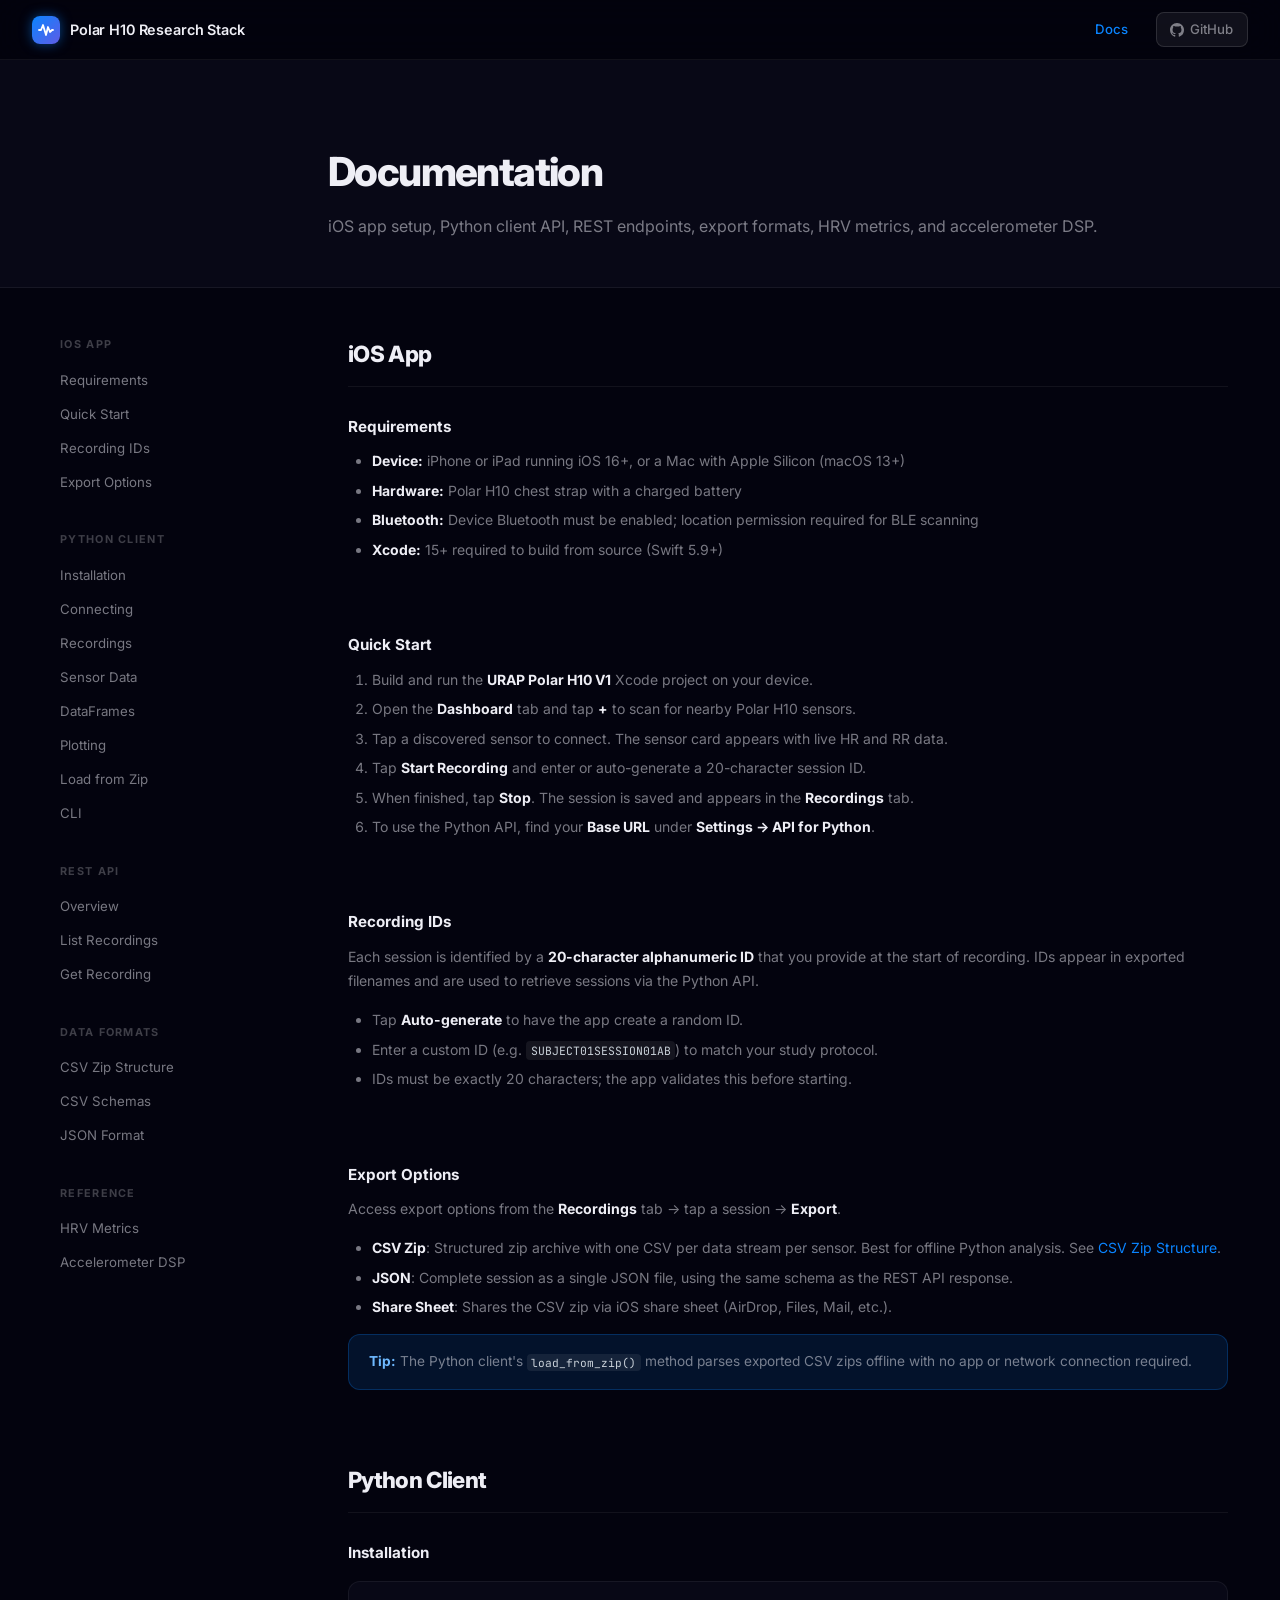
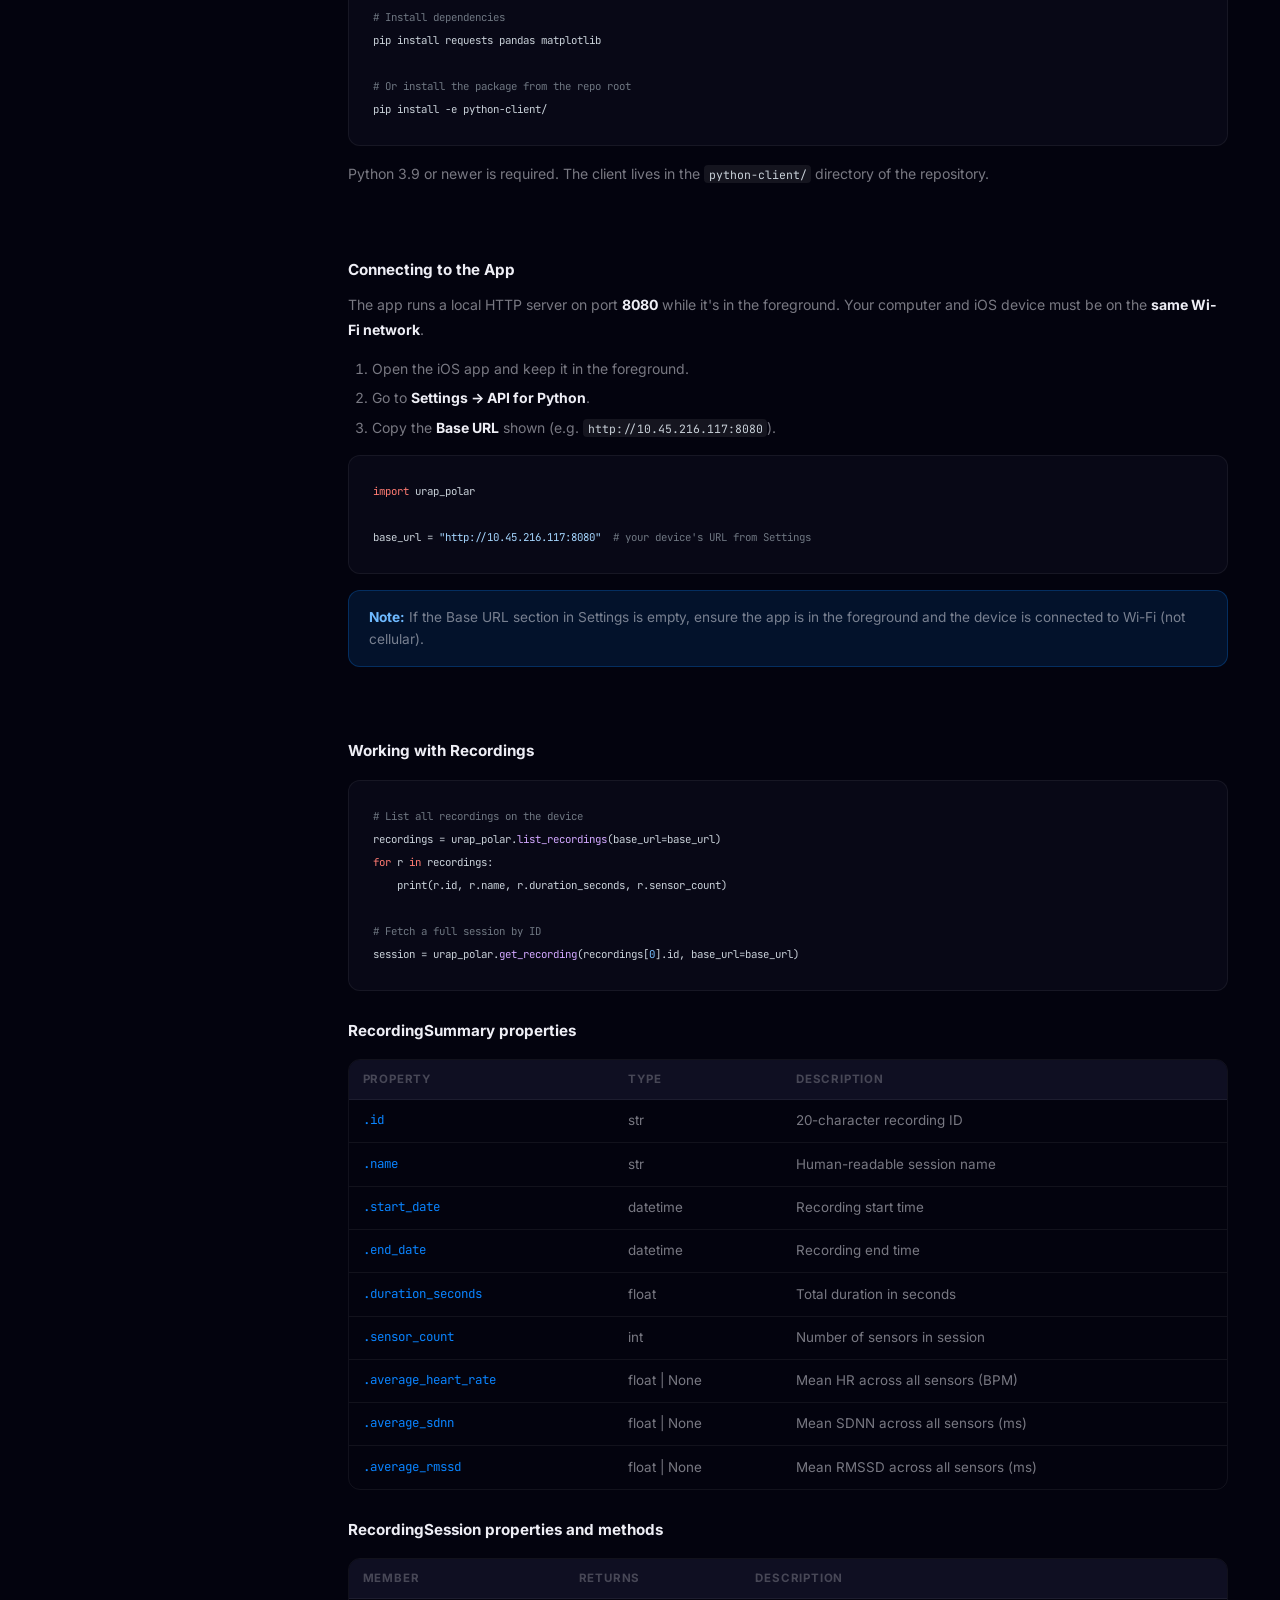
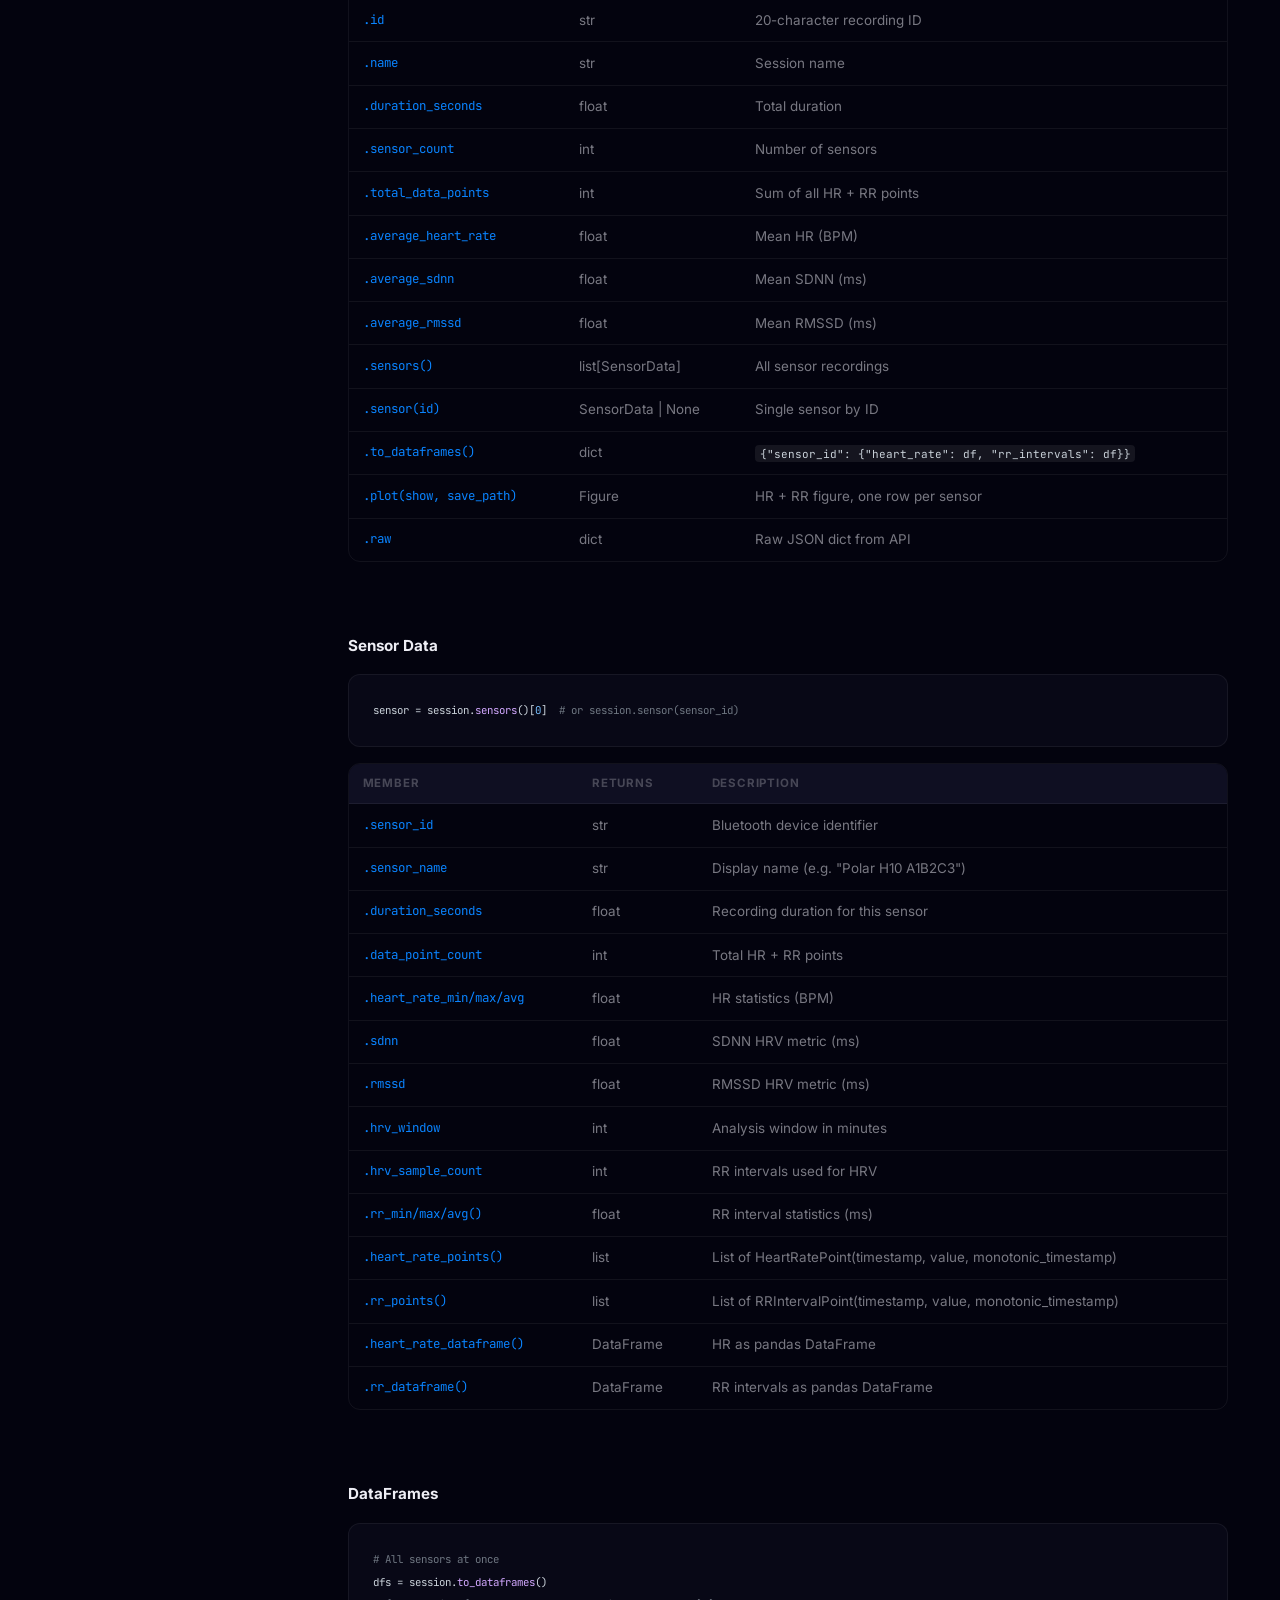
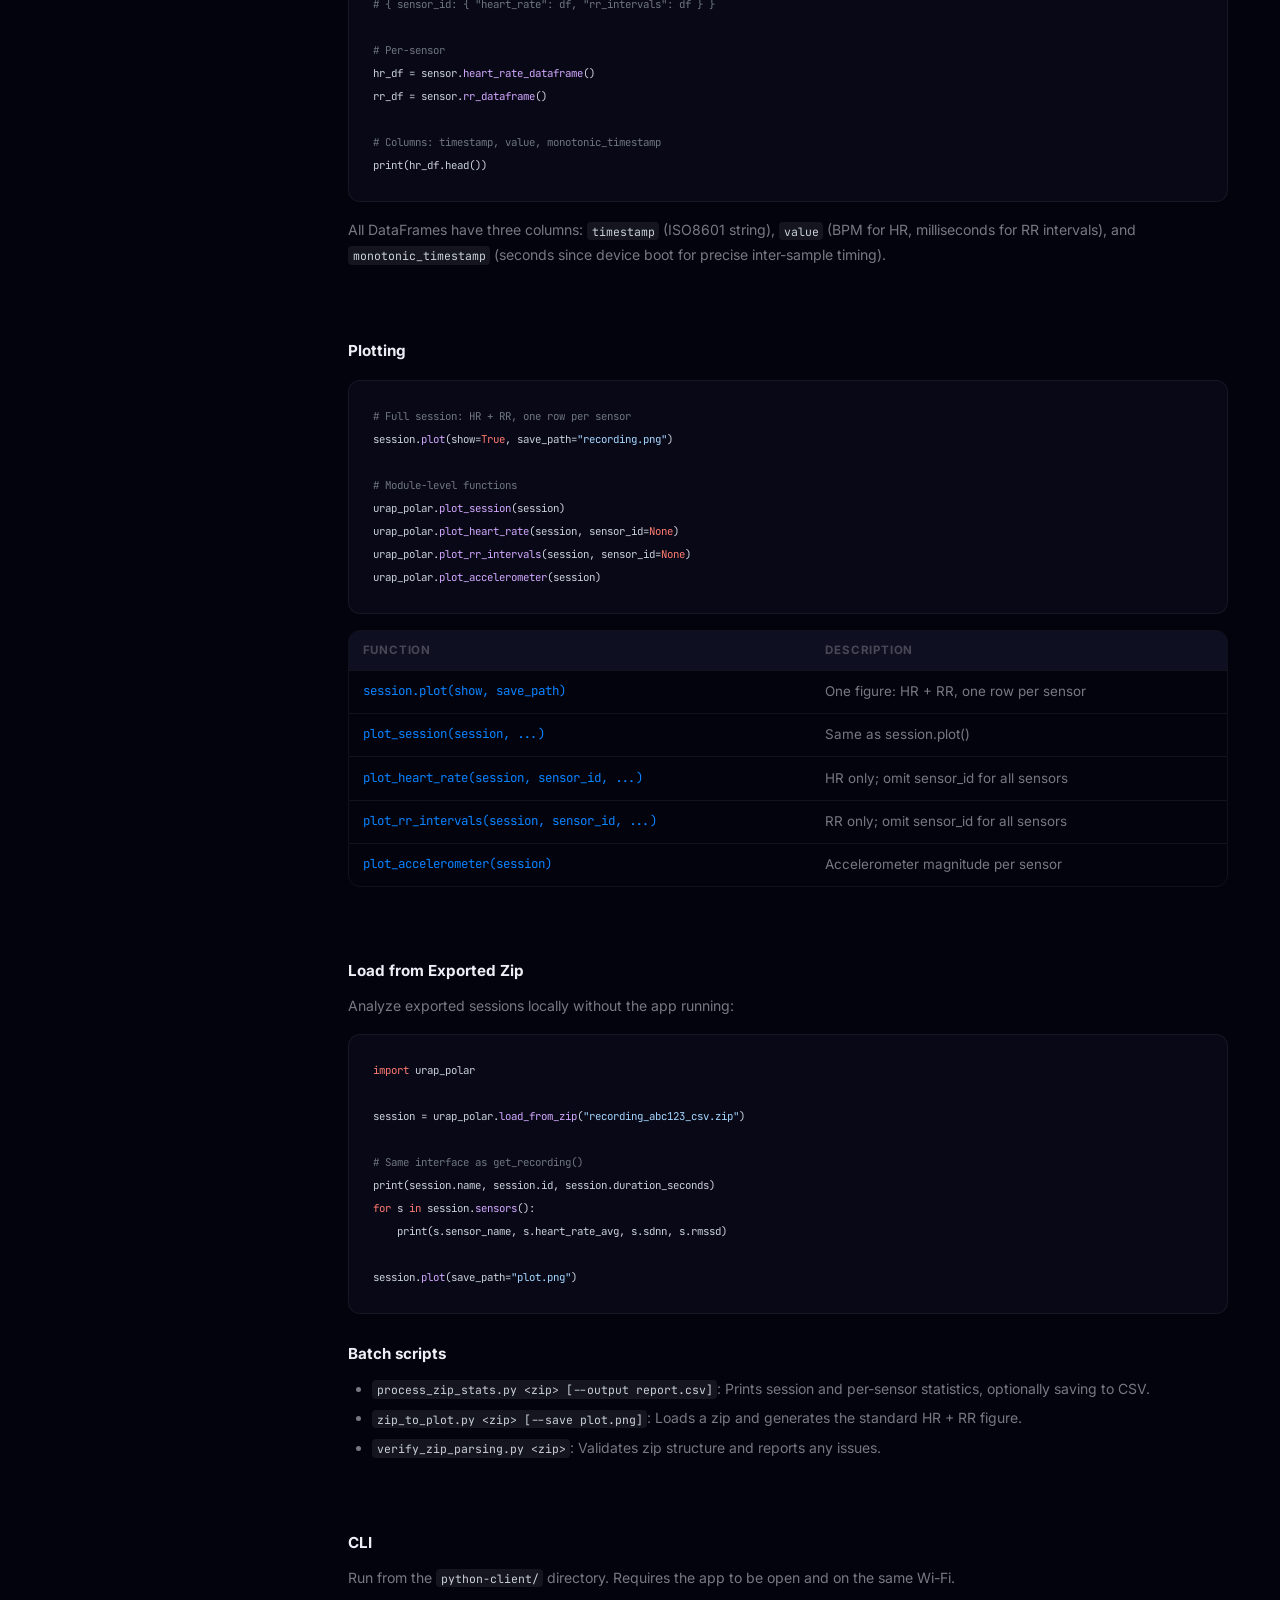
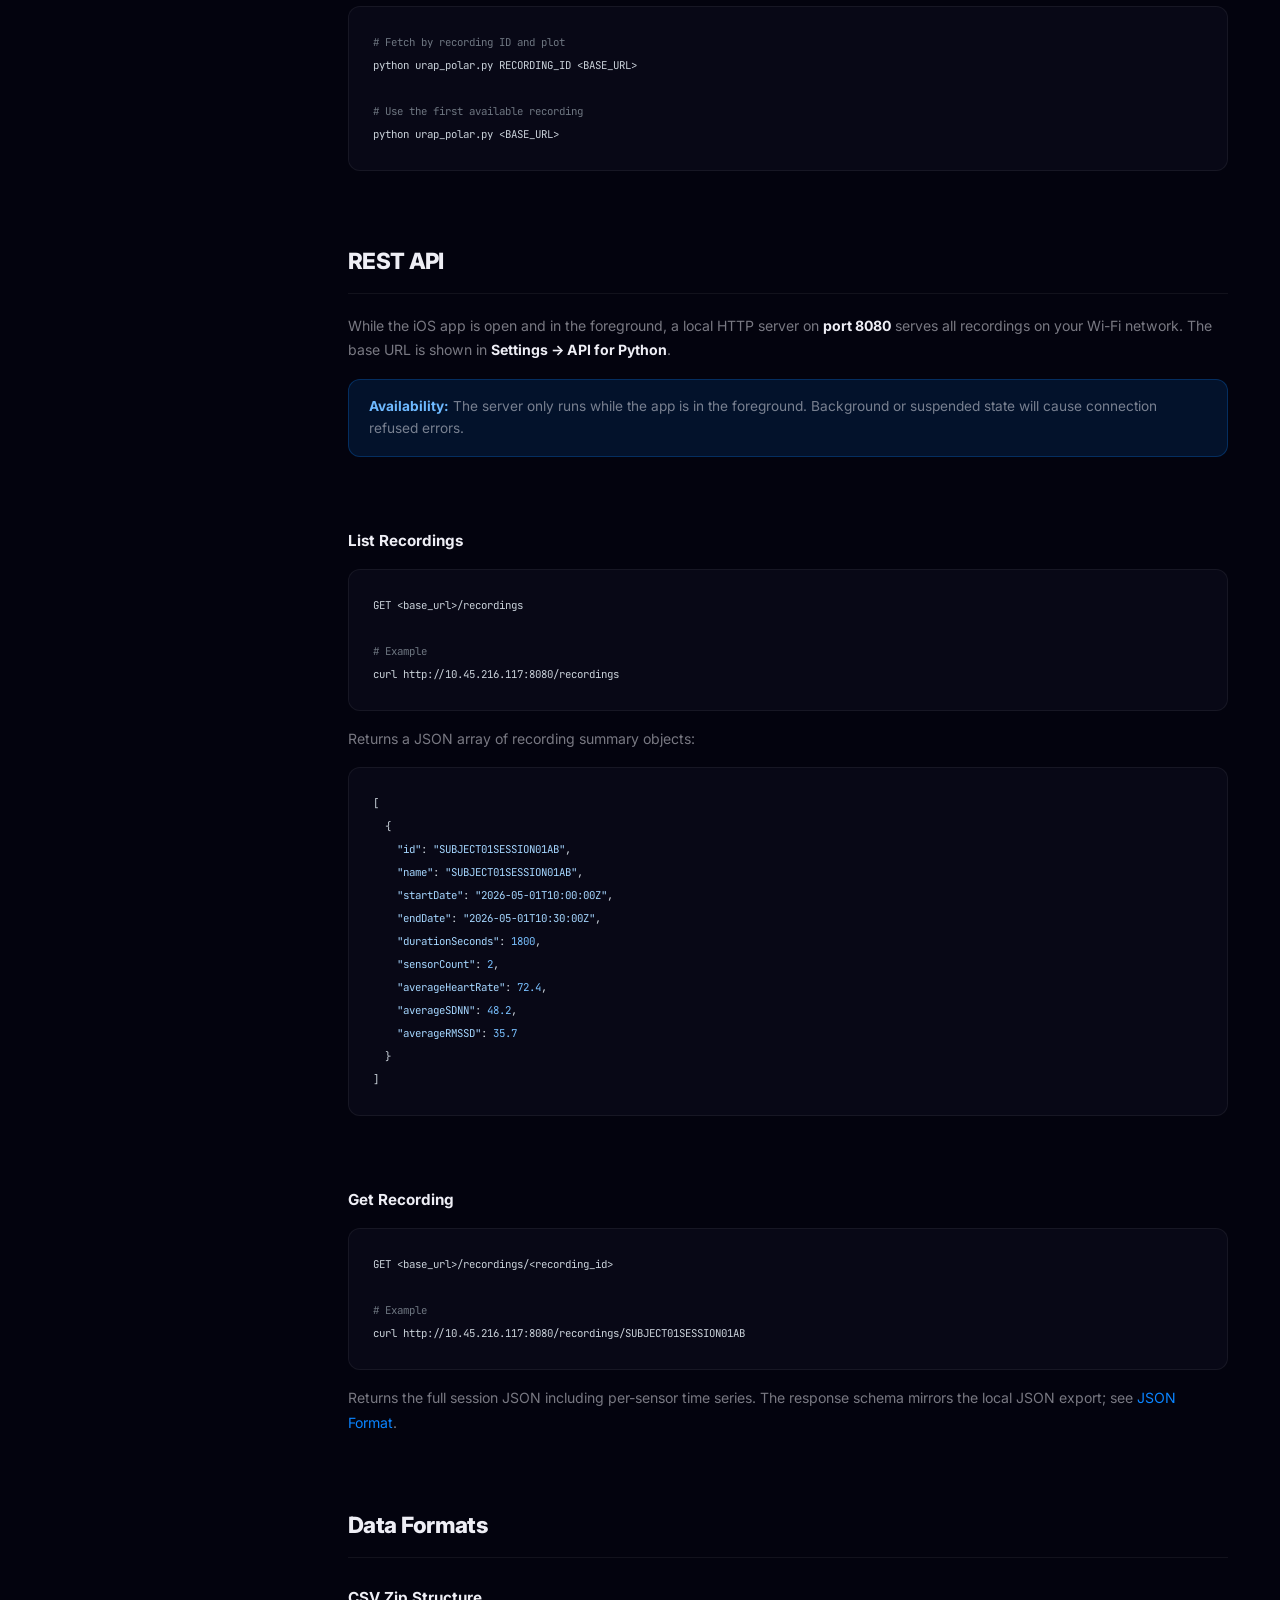
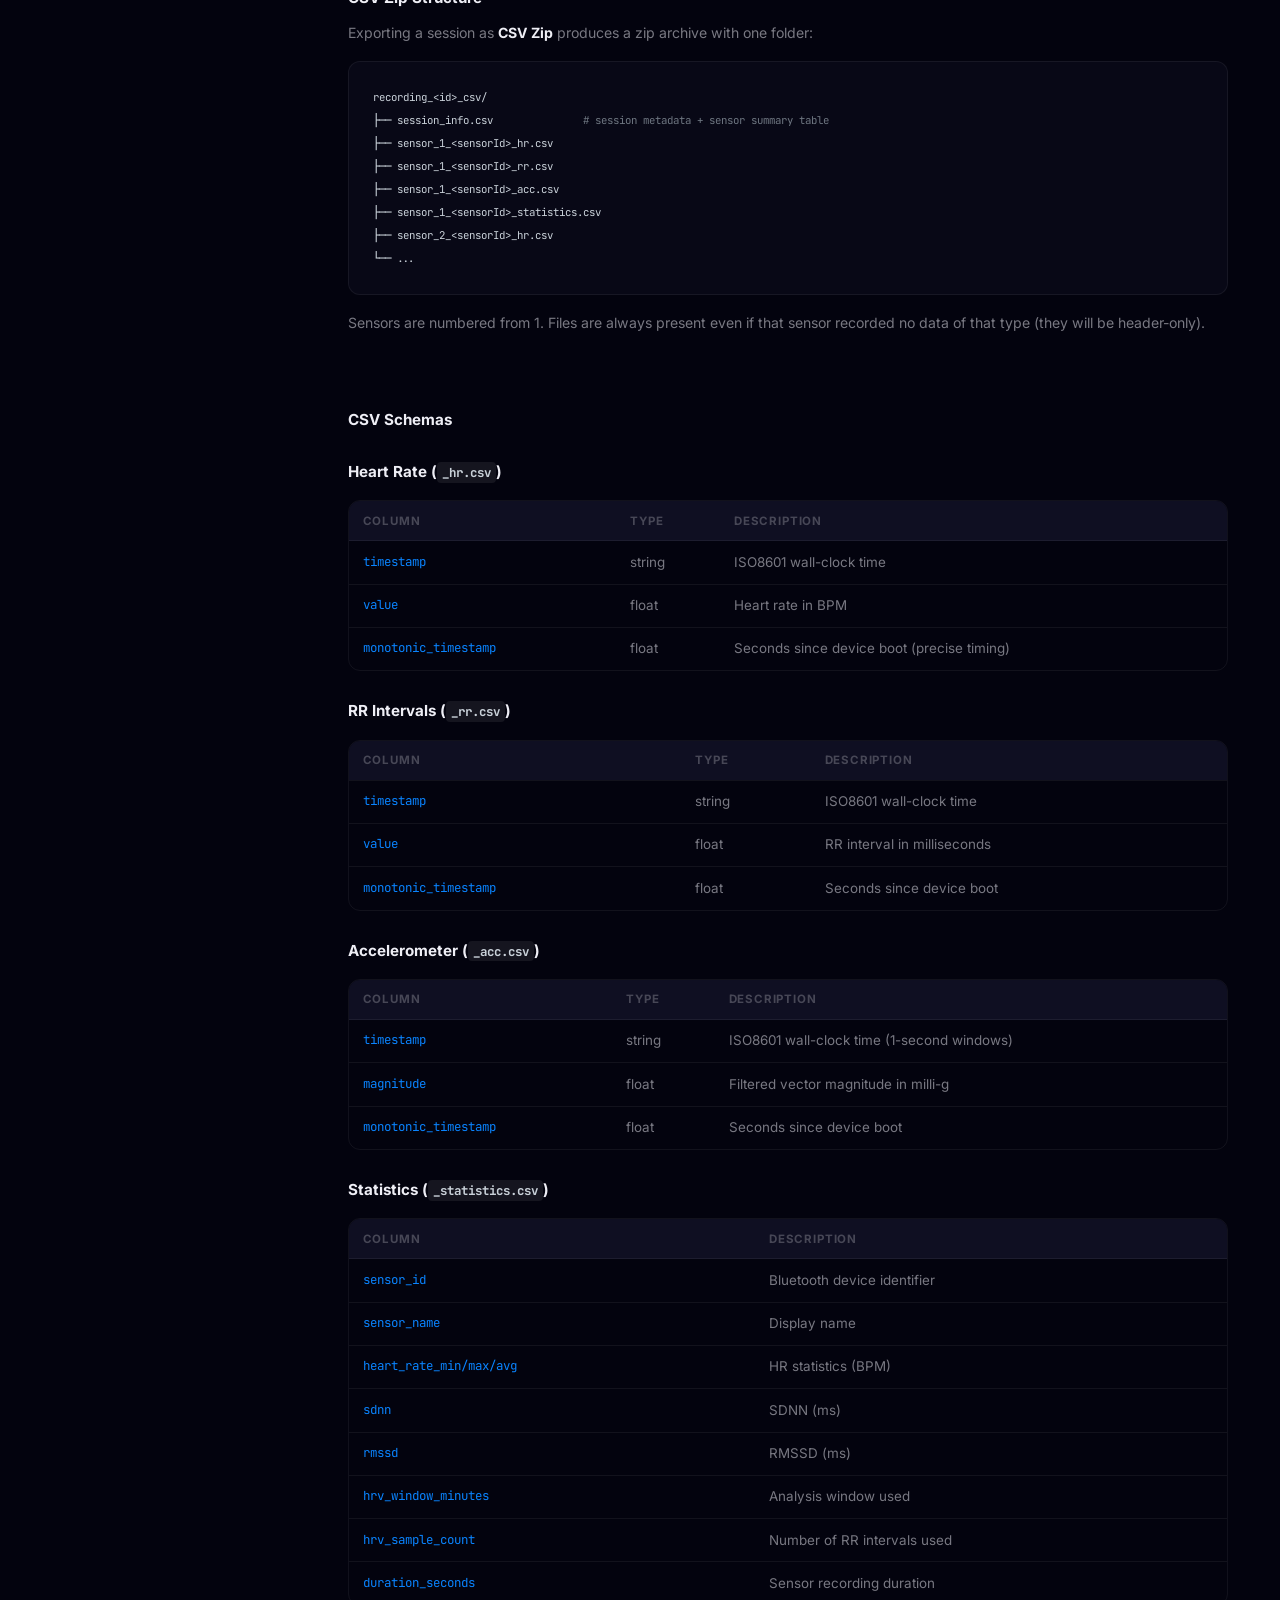
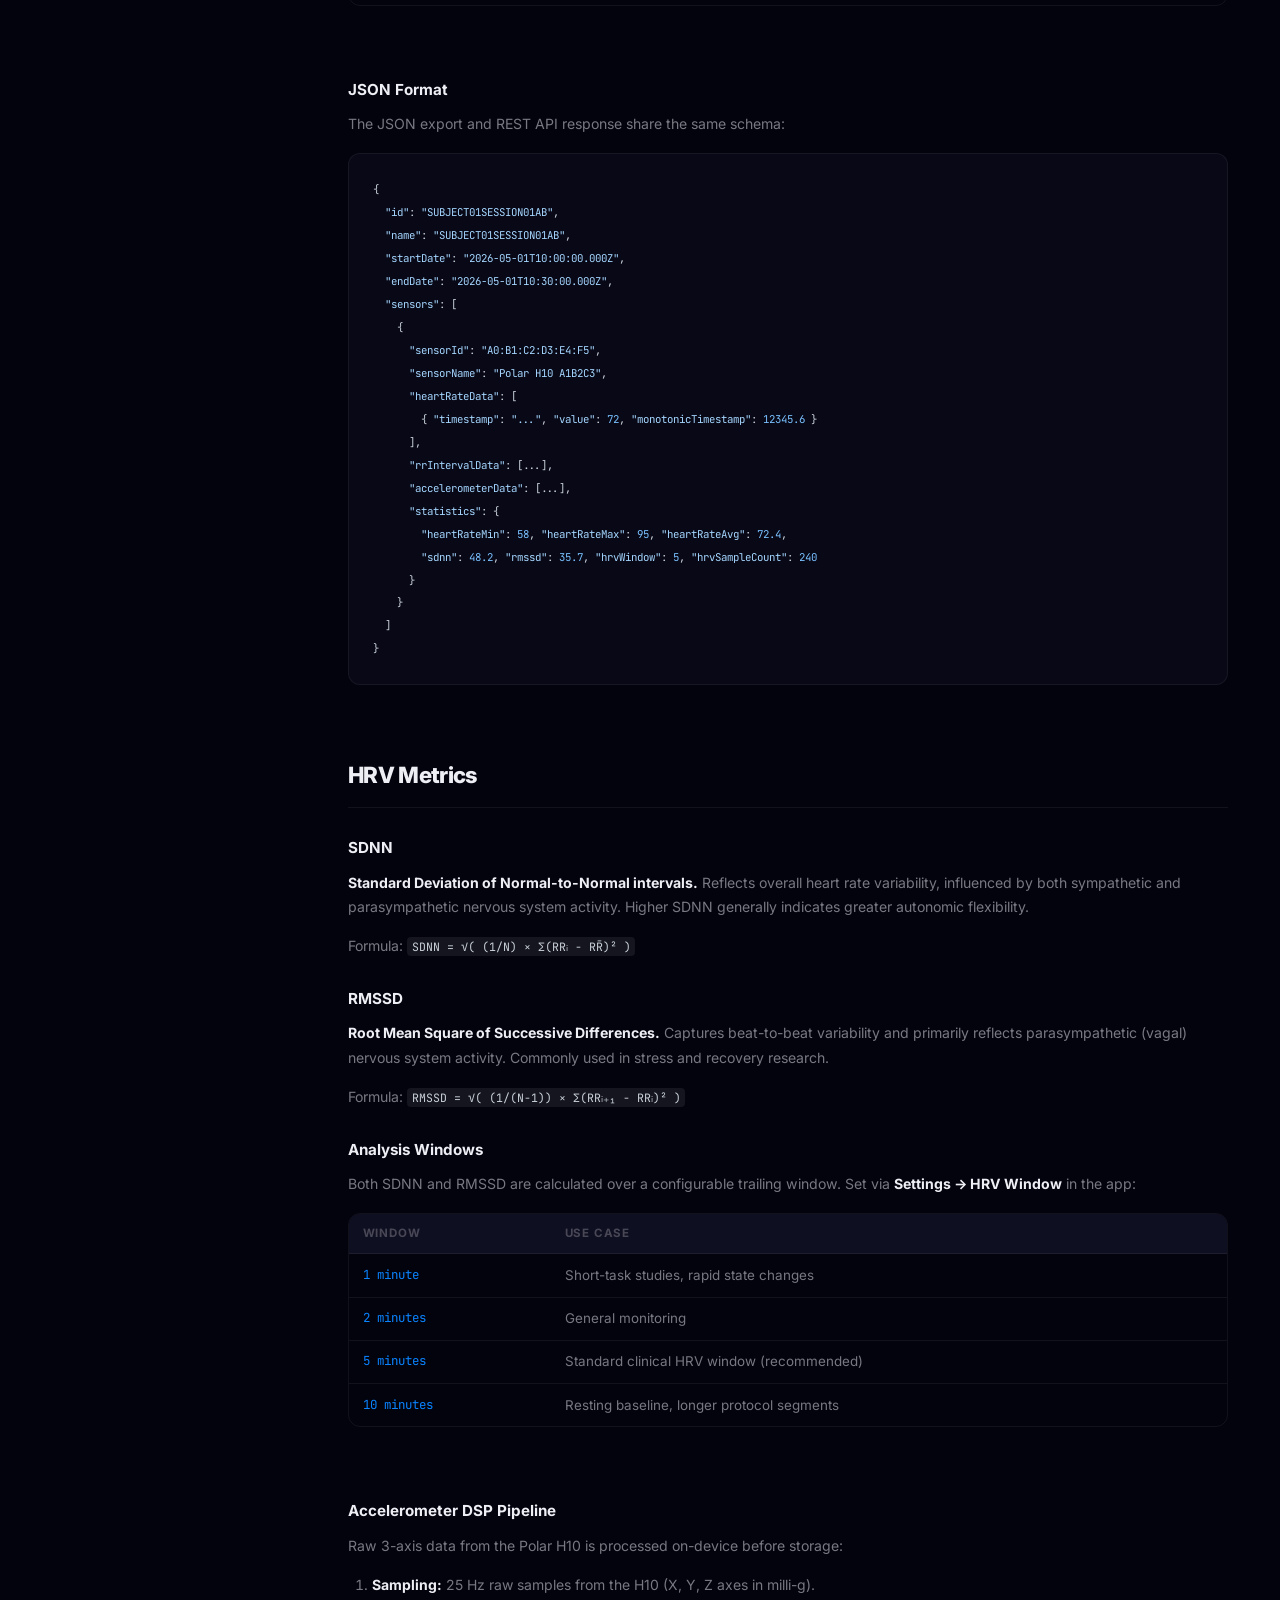
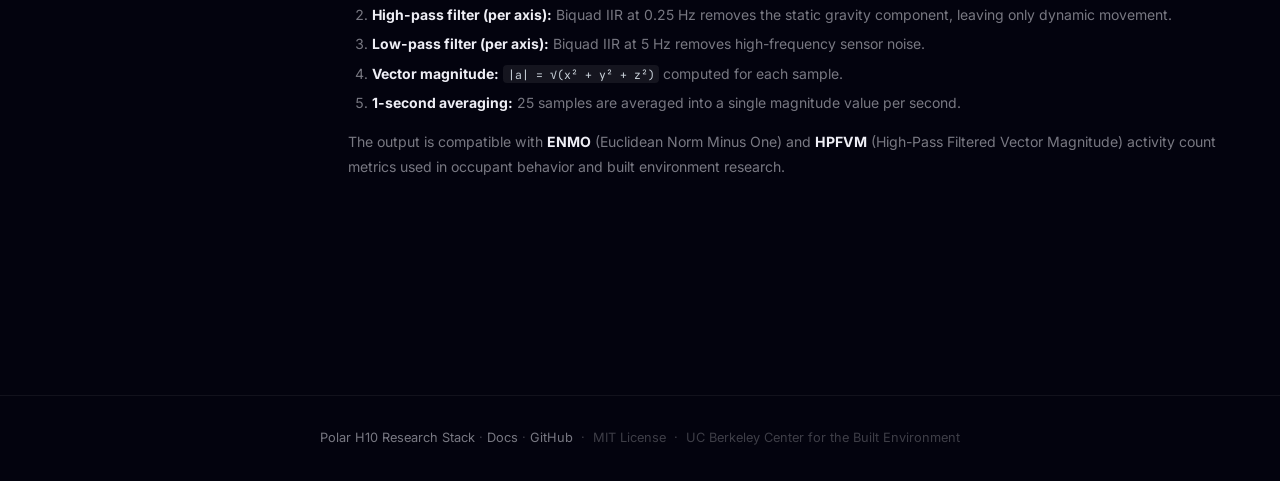
==== docs/documentation.html @ 8a213e90 "Add Polar H10 docs landing page" ====
<!DOCTYPE html>
<html lang="en">
<head>
  <meta charset="UTF-8"/>
  <meta name="viewport" content="width=device-width, initial-scale=1.0"/>
  <title>Documentation | Polar H10 Research Stack</title>
  <meta name="description" content="Full documentation for the Polar H10 Research Stack: iOS app setup, Python client API, REST endpoints, export formats, and HRV metrics."/>
  <link rel="stylesheet" href="style.css"/>
  <link rel="icon" href="data:image/svg+xml,<svg xmlns='http://www.w3.org/2000/svg' viewBox='0 0 32 32'><rect width='32' height='32' rx='8' fill='%230A84FF'/><polyline points='4,16 8,16 11,8 16,24 19,11 22,21 25,16 28,16' fill='none' stroke='white' stroke-width='2.5' stroke-linecap='round' stroke-linejoin='round'/></svg>"/>
  <style>
    /* Docs-page only overrides */
    .docs-hero {
      background: var(--bg2);
      border-bottom: 1px solid var(--border);
      padding: 5rem 2rem 3rem;
    }
    .docs-hero-inner { max-width: 1240px; margin: 0 auto; padding: 0 0 0 calc(240px + 3.5rem); }
    @media (max-width: 900px) { .docs-hero-inner { padding: 0; } }
    .docs-hero h1 { font-size: 2.5rem; font-weight: 800; letter-spacing: -0.04em; margin-bottom: 0.6rem; }
    .docs-hero p { font-size: 1rem; color: var(--text-muted); }

    /* Inline code */
    .doc-section code { font-size: 0.82em; }
  </style>
</head>
<body class="docs-page-body">

<!-- ── Nav ── -->
<nav id="nav" class="scrolled">
  <a href="index.html" class="nav-brand">
    <span class="nav-logo">
      <svg width="16" height="16" viewBox="0 0 16 16" fill="none">
        <polyline points="1,8 3,8 5,3 8,13 10,5 12,10 14,8 15,8" stroke="white" stroke-width="1.8" stroke-linecap="round" stroke-linejoin="round"/>
      </svg>
    </span>
    Polar H10 Research Stack
  </a>
  <div class="nav-links">
    <a href="documentation.html" style="color:var(--accent)">Docs</a>
    <a href="https://github.com/dhanushe/Polar-H10-Research-Stack" target="_blank" rel="noopener" class="nav-gh">
      <svg width="14" height="14" viewBox="0 0 16 16" fill="currentColor">
        <path d="M8 0C3.58 0 0 3.58 0 8c0 3.54 2.29 6.53 5.47 7.59.4.07.55-.17.55-.38 0-.19-.01-.82-.01-1.49-2.01.37-2.53-.49-2.69-.94-.09-.23-.48-.94-.82-1.13-.28-.15-.68-.52-.01-.53.63-.01 1.08.58 1.23.82.72 1.21 1.87.87 2.33.66.07-.52.28-.87.51-1.07-1.78-.2-3.64-.89-3.64-3.95 0-.87.31-1.59.82-2.15-.08-.2-.36-1.02.08-2.12 0 0 .67-.21 2.2.82.64-.18 1.32-.27 2-.27.68 0 1.36.09 2 .27 1.53-1.04 2.2-.82 2.2-.82.44 1.1.16 1.92.08 2.12.51.56.82 1.27.82 2.15 0 3.07-1.87 3.75-3.65 3.95.29.25.54.73.54 1.48 0 1.07-.01 1.93-.01 2.2 0 .21.15.46.55.38A8.013 8.013 0 0016 8c0-4.42-3.58-8-8-8z"/>
      </svg>
      GitHub
    </a>
  </div>
</nav>

<!-- Docs hero -->
<div class="docs-hero">
  <div class="docs-hero-inner">
    <h1>Documentation</h1>
    <p>iOS app setup, Python client API, REST endpoints, export formats, HRV metrics, and accelerometer DSP.</p>
  </div>
</div>

<!-- ── Docs Layout ── -->
<div class="docs-layout">

  <!-- Sidebar -->
  <aside class="docs-sidebar">
    <div class="sidebar-group">
      <div class="sidebar-group-title">iOS App</div>
      <a href="#ios-requirements" class="sidebar-link">Requirements</a>
      <a href="#ios-quickstart"   class="sidebar-link">Quick Start</a>
      <a href="#recording-id"     class="sidebar-link">Recording IDs</a>
      <a href="#ios-export"       class="sidebar-link">Export Options</a>
    </div>
    <div class="sidebar-group">
      <div class="sidebar-group-title">Python Client</div>
      <a href="#py-install"    class="sidebar-link">Installation</a>
      <a href="#py-connect"    class="sidebar-link">Connecting</a>
      <a href="#py-recordings" class="sidebar-link">Recordings</a>
      <a href="#py-sensors"    class="sidebar-link">Sensor Data</a>
      <a href="#py-dataframes" class="sidebar-link">DataFrames</a>
      <a href="#py-plotting"   class="sidebar-link">Plotting</a>
      <a href="#py-zip"        class="sidebar-link">Load from Zip</a>
      <a href="#py-cli"        class="sidebar-link">CLI</a>
    </div>
    <div class="sidebar-group">
      <div class="sidebar-group-title">REST API</div>
      <a href="#api-overview" class="sidebar-link">Overview</a>
      <a href="#api-list"     class="sidebar-link">List Recordings</a>
      <a href="#api-get"      class="sidebar-link">Get Recording</a>
    </div>
    <div class="sidebar-group">
      <div class="sidebar-group-title">Data Formats</div>
      <a href="#csv-zip"     class="sidebar-link">CSV Zip Structure</a>
      <a href="#csv-schemas" class="sidebar-link">CSV Schemas</a>
      <a href="#json-format" class="sidebar-link">JSON Format</a>
    </div>
    <div class="sidebar-group">
      <div class="sidebar-group-title">Reference</div>
      <a href="#hrv-metrics" class="sidebar-link">HRV Metrics</a>
      <a href="#acc-dsp"     class="sidebar-link">Accelerometer DSP</a>
    </div>
  </aside>

  <!-- Content -->
  <main class="docs-content">

    <!-- ══ iOS App ══ -->
    <div class="doc-section" id="ios-requirements">
      <h2>iOS App</h2>
      <h3>Requirements</h3>
      <ul>
        <li><strong>Device:</strong> iPhone or iPad running iOS 16+, or a Mac with Apple Silicon (macOS 13+)</li>
        <li><strong>Hardware:</strong> Polar H10 chest strap with a charged battery</li>
        <li><strong>Bluetooth:</strong> Device Bluetooth must be enabled; location permission required for BLE scanning</li>
        <li><strong>Xcode:</strong> 15+ required to build from source (Swift 5.9+)</li>
      </ul>
    </div>

    <div class="doc-section" id="ios-quickstart">
      <h3>Quick Start</h3>
      <ol>
        <li>Build and run the <strong>URAP Polar H10 V1</strong> Xcode project on your device.</li>
        <li>Open the <strong>Dashboard</strong> tab and tap <strong>+</strong> to scan for nearby Polar H10 sensors.</li>
        <li>Tap a discovered sensor to connect. The sensor card appears with live HR and RR data.</li>
        <li>Tap <strong>Start Recording</strong> and enter or auto-generate a 20-character session ID.</li>
        <li>When finished, tap <strong>Stop</strong>. The session is saved and appears in the <strong>Recordings</strong> tab.</li>
        <li>To use the Python API, find your <strong>Base URL</strong> under <strong>Settings → API for Python</strong>.</li>
      </ol>
    </div>

    <div class="doc-section" id="recording-id">
      <h3>Recording IDs</h3>
      <p>Each session is identified by a <strong>20-character alphanumeric ID</strong> that you provide at the start of recording. IDs appear in exported filenames and are used to retrieve sessions via the Python API.</p>
      <ul>
        <li>Tap <strong>Auto-generate</strong> to have the app create a random ID.</li>
        <li>Enter a custom ID (e.g. <code>SUBJECT01SESSION01AB</code>) to match your study protocol.</li>
        <li>IDs must be exactly 20 characters; the app validates this before starting.</li>
      </ul>
    </div>

    <div class="doc-section" id="ios-export">
      <h3>Export Options</h3>
      <p>Access export options from the <strong>Recordings</strong> tab → tap a session → <strong>Export</strong>.</p>
      <ul>
        <li><strong>CSV Zip</strong>: Structured zip archive with one CSV per data stream per sensor. Best for offline Python analysis. See <a href="#csv-zip">CSV Zip Structure</a>.</li>
        <li><strong>JSON</strong>: Complete session as a single JSON file, using the same schema as the REST API response.</li>
        <li><strong>Share Sheet</strong>: Shares the CSV zip via iOS share sheet (AirDrop, Files, Mail, etc.).</li>
      </ul>
      <div class="callout"><strong>Tip:</strong> The Python client's <code>load_from_zip()</code> method parses exported CSV zips offline with no app or network connection required.</div>
    </div>

    <!-- ══ Python Client ══ -->
    <div class="doc-section" id="py-install">
      <h2>Python Client</h2>
      <h3>Installation</h3>
<pre><code><span class="cm"># Install dependencies</span>
pip install requests pandas matplotlib

<span class="cm"># Or install the package from the repo root</span>
pip install -e python-client/</code></pre>
      <p>Python 3.9 or newer is required. The client lives in the <code>python-client/</code> directory of the repository.</p>
    </div>

    <div class="doc-section" id="py-connect">
      <h3>Connecting to the App</h3>
      <p>The app runs a local HTTP server on port <strong>8080</strong> while it's in the foreground. Your computer and iOS device must be on the <strong>same Wi-Fi network</strong>.</p>
      <ol>
        <li>Open the iOS app and keep it in the foreground.</li>
        <li>Go to <strong>Settings → API for Python</strong>.</li>
        <li>Copy the <strong>Base URL</strong> shown (e.g. <code>http://10.45.216.117:8080</code>).</li>
      </ol>
<pre><code><span class="k">import</span> urap_polar

base_url = <span class="s">"http://10.45.216.117:8080"</span>  <span class="cm"># your device's URL from Settings</span></code></pre>
      <div class="callout"><strong>Note:</strong> If the Base URL section in Settings is empty, ensure the app is in the foreground and the device is connected to Wi-Fi (not cellular).</div>
    </div>

    <div class="doc-section" id="py-recordings">
      <h3>Working with Recordings</h3>
<pre><code><span class="cm"># List all recordings on the device</span>
recordings = urap_polar.<span class="f">list_recordings</span>(base_url=base_url)
<span class="k">for</span> r <span class="k">in</span> recordings:
    print(r.id, r.name, r.duration_seconds, r.sensor_count)

<span class="cm"># Fetch a full session by ID</span>
session = urap_polar.<span class="f">get_recording</span>(recordings[<span class="n">0</span>].id, base_url=base_url)</code></pre>

      <h3>RecordingSummary properties</h3>
      <div class="api-table-wrap">
        <table class="api-table">
          <thead><tr><th>Property</th><th>Type</th><th>Description</th></tr></thead>
          <tbody>
            <tr><td>.id</td><td>str</td><td>20-character recording ID</td></tr>
            <tr><td>.name</td><td>str</td><td>Human-readable session name</td></tr>
            <tr><td>.start_date</td><td>datetime</td><td>Recording start time</td></tr>
            <tr><td>.end_date</td><td>datetime</td><td>Recording end time</td></tr>
            <tr><td>.duration_seconds</td><td>float</td><td>Total duration in seconds</td></tr>
            <tr><td>.sensor_count</td><td>int</td><td>Number of sensors in session</td></tr>
            <tr><td>.average_heart_rate</td><td>float | None</td><td>Mean HR across all sensors (BPM)</td></tr>
            <tr><td>.average_sdnn</td><td>float | None</td><td>Mean SDNN across all sensors (ms)</td></tr>
            <tr><td>.average_rmssd</td><td>float | None</td><td>Mean RMSSD across all sensors (ms)</td></tr>
          </tbody>
        </table>
      </div>

      <h3>RecordingSession properties and methods</h3>
      <div class="api-table-wrap">
        <table class="api-table">
          <thead><tr><th>Member</th><th>Returns</th><th>Description</th></tr></thead>
          <tbody>
            <tr><td>.id</td><td>str</td><td>20-character recording ID</td></tr>
            <tr><td>.name</td><td>str</td><td>Session name</td></tr>
            <tr><td>.duration_seconds</td><td>float</td><td>Total duration</td></tr>
            <tr><td>.sensor_count</td><td>int</td><td>Number of sensors</td></tr>
            <tr><td>.total_data_points</td><td>int</td><td>Sum of all HR + RR points</td></tr>
            <tr><td>.average_heart_rate</td><td>float</td><td>Mean HR (BPM)</td></tr>
            <tr><td>.average_sdnn</td><td>float</td><td>Mean SDNN (ms)</td></tr>
            <tr><td>.average_rmssd</td><td>float</td><td>Mean RMSSD (ms)</td></tr>
            <tr><td>.sensors()</td><td>list[SensorData]</td><td>All sensor recordings</td></tr>
            <tr><td>.sensor(id)</td><td>SensorData | None</td><td>Single sensor by ID</td></tr>
            <tr><td>.to_dataframes()</td><td>dict</td><td><code>{"sensor_id": {"heart_rate": df, "rr_intervals": df}}</code></td></tr>
            <tr><td>.plot(show, save_path)</td><td>Figure</td><td>HR + RR figure, one row per sensor</td></tr>
            <tr><td>.raw</td><td>dict</td><td>Raw JSON dict from API</td></tr>
          </tbody>
        </table>
      </div>
    </div>

    <div class="doc-section" id="py-sensors">
      <h3>Sensor Data</h3>
<pre><code>sensor = session.<span class="f">sensors</span>()[<span class="n">0</span>]  <span class="cm"># or session.sensor(sensor_id)</span></code></pre>
      <div class="api-table-wrap">
        <table class="api-table">
          <thead><tr><th>Member</th><th>Returns</th><th>Description</th></tr></thead>
          <tbody>
            <tr><td>.sensor_id</td><td>str</td><td>Bluetooth device identifier</td></tr>
            <tr><td>.sensor_name</td><td>str</td><td>Display name (e.g. "Polar H10 A1B2C3")</td></tr>
            <tr><td>.duration_seconds</td><td>float</td><td>Recording duration for this sensor</td></tr>
            <tr><td>.data_point_count</td><td>int</td><td>Total HR + RR points</td></tr>
            <tr><td>.heart_rate_min/max/avg</td><td>float</td><td>HR statistics (BPM)</td></tr>
            <tr><td>.sdnn</td><td>float</td><td>SDNN HRV metric (ms)</td></tr>
            <tr><td>.rmssd</td><td>float</td><td>RMSSD HRV metric (ms)</td></tr>
            <tr><td>.hrv_window</td><td>int</td><td>Analysis window in minutes</td></tr>
            <tr><td>.hrv_sample_count</td><td>int</td><td>RR intervals used for HRV</td></tr>
            <tr><td>.rr_min/max/avg()</td><td>float</td><td>RR interval statistics (ms)</td></tr>
            <tr><td>.heart_rate_points()</td><td>list</td><td>List of HeartRatePoint(timestamp, value, monotonic_timestamp)</td></tr>
            <tr><td>.rr_points()</td><td>list</td><td>List of RRIntervalPoint(timestamp, value, monotonic_timestamp)</td></tr>
            <tr><td>.heart_rate_dataframe()</td><td>DataFrame</td><td>HR as pandas DataFrame</td></tr>
            <tr><td>.rr_dataframe()</td><td>DataFrame</td><td>RR intervals as pandas DataFrame</td></tr>
          </tbody>
        </table>
      </div>
    </div>

    <div class="doc-section" id="py-dataframes">
      <h3>DataFrames</h3>
<pre><code><span class="cm"># All sensors at once</span>
dfs = session.<span class="f">to_dataframes</span>()
<span class="cm"># { sensor_id: { "heart_rate": df, "rr_intervals": df } }</span>

<span class="cm"># Per-sensor</span>
hr_df = sensor.<span class="f">heart_rate_dataframe</span>()
rr_df = sensor.<span class="f">rr_dataframe</span>()

<span class="cm"># Columns: timestamp, value, monotonic_timestamp</span>
print(hr_df.head())</code></pre>
      <p>All DataFrames have three columns: <code>timestamp</code> (ISO8601 string), <code>value</code> (BPM for HR, milliseconds for RR intervals), and <code>monotonic_timestamp</code> (seconds since device boot for precise inter-sample timing).</p>
    </div>

    <div class="doc-section" id="py-plotting">
      <h3>Plotting</h3>
<pre><code><span class="cm"># Full session: HR + RR, one row per sensor</span>
session.<span class="f">plot</span>(show=<span class="k">True</span>, save_path=<span class="s">"recording.png"</span>)

<span class="cm"># Module-level functions</span>
urap_polar.<span class="f">plot_session</span>(session)
urap_polar.<span class="f">plot_heart_rate</span>(session, sensor_id=<span class="k">None</span>)
urap_polar.<span class="f">plot_rr_intervals</span>(session, sensor_id=<span class="k">None</span>)
urap_polar.<span class="f">plot_accelerometer</span>(session)</code></pre>
      <div class="api-table-wrap">
        <table class="api-table">
          <thead><tr><th>Function</th><th>Description</th></tr></thead>
          <tbody>
            <tr><td>session.plot(show, save_path)</td><td>One figure: HR + RR, one row per sensor</td></tr>
            <tr><td>plot_session(session, ...)</td><td>Same as session.plot()</td></tr>
            <tr><td>plot_heart_rate(session, sensor_id, ...)</td><td>HR only; omit sensor_id for all sensors</td></tr>
            <tr><td>plot_rr_intervals(session, sensor_id, ...)</td><td>RR only; omit sensor_id for all sensors</td></tr>
            <tr><td>plot_accelerometer(session)</td><td>Accelerometer magnitude per sensor</td></tr>
          </tbody>
        </table>
      </div>
    </div>

    <div class="doc-section" id="py-zip">
      <h3>Load from Exported Zip</h3>
      <p>Analyze exported sessions locally without the app running:</p>
<pre><code><span class="k">import</span> urap_polar

session = urap_polar.<span class="f">load_from_zip</span>(<span class="s">"recording_abc123_csv.zip"</span>)

<span class="cm"># Same interface as get_recording()</span>
print(session.name, session.id, session.duration_seconds)
<span class="k">for</span> s <span class="k">in</span> session.<span class="f">sensors</span>():
    print(s.sensor_name, s.heart_rate_avg, s.sdnn, s.rmssd)

session.<span class="f">plot</span>(save_path=<span class="s">"plot.png"</span>)</code></pre>
      <h3>Batch scripts</h3>
      <ul>
        <li><code>process_zip_stats.py &lt;zip&gt; [--output report.csv]</code>: Prints session and per-sensor statistics, optionally saving to CSV.</li>
        <li><code>zip_to_plot.py &lt;zip&gt; [--save plot.png]</code>: Loads a zip and generates the standard HR + RR figure.</li>
        <li><code>verify_zip_parsing.py &lt;zip&gt;</code>: Validates zip structure and reports any issues.</li>
      </ul>
    </div>

    <div class="doc-section" id="py-cli">
      <h3>CLI</h3>
      <p>Run from the <code>python-client/</code> directory. Requires the app to be open and on the same Wi-Fi.</p>
<pre><code><span class="cm"># Fetch by recording ID and plot</span>
python urap_polar.py RECORDING_ID &lt;BASE_URL&gt;

<span class="cm"># Use the first available recording</span>
python urap_polar.py &lt;BASE_URL&gt;</code></pre>
    </div>

    <!-- ══ REST API ══ -->
    <div class="doc-section" id="api-overview">
      <h2>REST API</h2>
      <p>While the iOS app is open and in the foreground, a local HTTP server on <strong>port 8080</strong> serves all recordings on your Wi-Fi network. The base URL is shown in <strong>Settings → API for Python</strong>.</p>
      <div class="callout"><strong>Availability:</strong> The server only runs while the app is in the foreground. Background or suspended state will cause connection refused errors.</div>
    </div>

    <div class="doc-section" id="api-list">
      <h3>List Recordings</h3>
<pre><code>GET &lt;base_url&gt;/recordings

<span class="cm"># Example</span>
curl http://10.45.216.117:8080/recordings</code></pre>
      <p>Returns a JSON array of recording summary objects:</p>
<pre><code>[
  {
    <span class="s">"id"</span>: <span class="s">"SUBJECT01SESSION01AB"</span>,
    <span class="s">"name"</span>: <span class="s">"SUBJECT01SESSION01AB"</span>,
    <span class="s">"startDate"</span>: <span class="s">"2026-05-01T10:00:00Z"</span>,
    <span class="s">"endDate"</span>: <span class="s">"2026-05-01T10:30:00Z"</span>,
    <span class="s">"durationSeconds"</span>: <span class="n">1800</span>,
    <span class="s">"sensorCount"</span>: <span class="n">2</span>,
    <span class="s">"averageHeartRate"</span>: <span class="n">72.4</span>,
    <span class="s">"averageSDNN"</span>: <span class="n">48.2</span>,
    <span class="s">"averageRMSSD"</span>: <span class="n">35.7</span>
  }
]</code></pre>
    </div>

    <div class="doc-section" id="api-get">
      <h3>Get Recording</h3>
<pre><code>GET &lt;base_url&gt;/recordings/&lt;recording_id&gt;

<span class="cm"># Example</span>
curl http://10.45.216.117:8080/recordings/SUBJECT01SESSION01AB</code></pre>
      <p>Returns the full session JSON including per-sensor time series. The response schema mirrors the local JSON export; see <a href="#json-format">JSON Format</a>.</p>
    </div>

    <!-- ══ Data Formats ══ -->
    <div class="doc-section" id="csv-zip">
      <h2>Data Formats</h2>
      <h3>CSV Zip Structure</h3>
      <p>Exporting a session as <strong>CSV Zip</strong> produces a zip archive with one folder:</p>
<pre><code>recording_&lt;id&gt;_csv/
├── session_info.csv               <span class="cm"># session metadata + sensor summary table</span>
├── sensor_1_&lt;sensorId&gt;_hr.csv
├── sensor_1_&lt;sensorId&gt;_rr.csv
├── sensor_1_&lt;sensorId&gt;_acc.csv
├── sensor_1_&lt;sensorId&gt;_statistics.csv
├── sensor_2_&lt;sensorId&gt;_hr.csv
└── ...</code></pre>
      <p>Sensors are numbered from 1. Files are always present even if that sensor recorded no data of that type (they will be header-only).</p>
    </div>

    <div class="doc-section" id="csv-schemas">
      <h3>CSV Schemas</h3>

      <h3>Heart Rate (<code>_hr.csv</code>)</h3>
      <div class="api-table-wrap">
        <table class="api-table">
          <thead><tr><th>Column</th><th>Type</th><th>Description</th></tr></thead>
          <tbody>
            <tr><td>timestamp</td><td>string</td><td>ISO8601 wall-clock time</td></tr>
            <tr><td>value</td><td>float</td><td>Heart rate in BPM</td></tr>
            <tr><td>monotonic_timestamp</td><td>float</td><td>Seconds since device boot (precise timing)</td></tr>
          </tbody>
        </table>
      </div>

      <h3>RR Intervals (<code>_rr.csv</code>)</h3>
      <div class="api-table-wrap">
        <table class="api-table">
          <thead><tr><th>Column</th><th>Type</th><th>Description</th></tr></thead>
          <tbody>
            <tr><td>timestamp</td><td>string</td><td>ISO8601 wall-clock time</td></tr>
            <tr><td>value</td><td>float</td><td>RR interval in milliseconds</td></tr>
            <tr><td>monotonic_timestamp</td><td>float</td><td>Seconds since device boot</td></tr>
          </tbody>
        </table>
      </div>

      <h3>Accelerometer (<code>_acc.csv</code>)</h3>
      <div class="api-table-wrap">
        <table class="api-table">
          <thead><tr><th>Column</th><th>Type</th><th>Description</th></tr></thead>
          <tbody>
            <tr><td>timestamp</td><td>string</td><td>ISO8601 wall-clock time (1-second windows)</td></tr>
            <tr><td>magnitude</td><td>float</td><td>Filtered vector magnitude in milli-g</td></tr>
            <tr><td>monotonic_timestamp</td><td>float</td><td>Seconds since device boot</td></tr>
          </tbody>
        </table>
      </div>

      <h3>Statistics (<code>_statistics.csv</code>)</h3>
      <div class="api-table-wrap">
        <table class="api-table">
          <thead><tr><th>Column</th><th>Description</th></tr></thead>
          <tbody>
            <tr><td>sensor_id</td><td>Bluetooth device identifier</td></tr>
            <tr><td>sensor_name</td><td>Display name</td></tr>
            <tr><td>heart_rate_min/max/avg</td><td>HR statistics (BPM)</td></tr>
            <tr><td>sdnn</td><td>SDNN (ms)</td></tr>
            <tr><td>rmssd</td><td>RMSSD (ms)</td></tr>
            <tr><td>hrv_window_minutes</td><td>Analysis window used</td></tr>
            <tr><td>hrv_sample_count</td><td>Number of RR intervals used</td></tr>
            <tr><td>duration_seconds</td><td>Sensor recording duration</td></tr>
          </tbody>
        </table>
      </div>
    </div>

    <div class="doc-section" id="json-format">
      <h3>JSON Format</h3>
      <p>The JSON export and REST API response share the same schema:</p>
<pre><code>{
  <span class="s">"id"</span>: <span class="s">"SUBJECT01SESSION01AB"</span>,
  <span class="s">"name"</span>: <span class="s">"SUBJECT01SESSION01AB"</span>,
  <span class="s">"startDate"</span>: <span class="s">"2026-05-01T10:00:00.000Z"</span>,
  <span class="s">"endDate"</span>: <span class="s">"2026-05-01T10:30:00.000Z"</span>,
  <span class="s">"sensors"</span>: [
    {
      <span class="s">"sensorId"</span>: <span class="s">"A0:B1:C2:D3:E4:F5"</span>,
      <span class="s">"sensorName"</span>: <span class="s">"Polar H10 A1B2C3"</span>,
      <span class="s">"heartRateData"</span>: [
        { <span class="s">"timestamp"</span>: <span class="s">"..."</span>, <span class="s">"value"</span>: <span class="n">72</span>, <span class="s">"monotonicTimestamp"</span>: <span class="n">12345.6</span> }
      ],
      <span class="s">"rrIntervalData"</span>: [...],
      <span class="s">"accelerometerData"</span>: [...],
      <span class="s">"statistics"</span>: {
        <span class="s">"heartRateMin"</span>: <span class="n">58</span>, <span class="s">"heartRateMax"</span>: <span class="n">95</span>, <span class="s">"heartRateAvg"</span>: <span class="n">72.4</span>,
        <span class="s">"sdnn"</span>: <span class="n">48.2</span>, <span class="s">"rmssd"</span>: <span class="n">35.7</span>, <span class="s">"hrvWindow"</span>: <span class="n">5</span>, <span class="s">"hrvSampleCount"</span>: <span class="n">240</span>
      }
    }
  ]
}</code></pre>
    </div>

    <!-- ══ Reference ══ -->
    <div class="doc-section" id="hrv-metrics">
      <h2>HRV Metrics</h2>

      <h3>SDNN</h3>
      <p><strong>Standard Deviation of Normal-to-Normal intervals.</strong> Reflects overall heart rate variability, influenced by both sympathetic and parasympathetic nervous system activity. Higher SDNN generally indicates greater autonomic flexibility.</p>
      <p>Formula: <code>SDNN = √( (1/N) × Σ(RRᵢ − RR̄)² )</code></p>

      <h3>RMSSD</h3>
      <p><strong>Root Mean Square of Successive Differences.</strong> Captures beat-to-beat variability and primarily reflects parasympathetic (vagal) nervous system activity. Commonly used in stress and recovery research.</p>
      <p>Formula: <code>RMSSD = √( (1/(N-1)) × Σ(RRᵢ₊₁ − RRᵢ)² )</code></p>

      <h3>Analysis Windows</h3>
      <p>Both SDNN and RMSSD are calculated over a configurable trailing window. Set via <strong>Settings → HRV Window</strong> in the app:</p>
      <div class="api-table-wrap">
        <table class="api-table">
          <thead><tr><th>Window</th><th>Use case</th></tr></thead>
          <tbody>
            <tr><td>1 minute</td><td>Short-task studies, rapid state changes</td></tr>
            <tr><td>2 minutes</td><td>General monitoring</td></tr>
            <tr><td>5 minutes</td><td>Standard clinical HRV window (recommended)</td></tr>
            <tr><td>10 minutes</td><td>Resting baseline, longer protocol segments</td></tr>
          </tbody>
        </table>
      </div>
    </div>

    <div class="doc-section" id="acc-dsp">
      <h3>Accelerometer DSP Pipeline</h3>
      <p>Raw 3-axis data from the Polar H10 is processed on-device before storage:</p>
      <ol>
        <li><strong>Sampling:</strong> 25 Hz raw samples from the H10 (X, Y, Z axes in milli-g).</li>
        <li><strong>High-pass filter (per axis):</strong> Biquad IIR at 0.25 Hz removes the static gravity component, leaving only dynamic movement.</li>
        <li><strong>Low-pass filter (per axis):</strong> Biquad IIR at 5 Hz removes high-frequency sensor noise.</li>
        <li><strong>Vector magnitude:</strong> <code>|a| = √(x² + y² + z²)</code> computed for each sample.</li>
        <li><strong>1-second averaging:</strong> 25 samples are averaged into a single magnitude value per second.</li>
      </ol>
      <p>The output is compatible with <strong>ENMO</strong> (Euclidean Norm Minus One) and <strong>HPFVM</strong> (High-Pass Filtered Vector Magnitude) activity count metrics used in occupant behavior and built environment research.</p>
    </div>

  </main>
</div>

<!-- ── Footer ── -->
<footer>
  <p>
    <a href="index.html">Polar H10 Research Stack</a> ·
    <a href="documentation.html">Docs</a> ·
    <a href="https://github.com/dhanushe/Polar-H10-Research-Stack" target="_blank" rel="noopener">GitHub</a>
    &nbsp;·&nbsp; MIT License &nbsp;·&nbsp; UC Berkeley Center for the Built Environment
  </p>
</footer>

<script>
  // Active sidebar link on scroll
  const sections = document.querySelectorAll('.doc-section[id]');
  const links = document.querySelectorAll('.sidebar-link');

  function syncSidebar() {
    let current = '';
    sections.forEach(s => { if (window.scrollY >= s.offsetTop - 110) current = s.id; });
    links.forEach(l => l.classList.toggle('active', l.getAttribute('href') === '#' + current));
  }
  window.addEventListener('scroll', syncSidebar, { passive: true });
  syncSidebar();
</script>

</body>
</html>
---- docs/style.css ----
@import url('https://fonts.googleapis.com/css2?family=Inter:ital,opsz,wght@0,14..32,300..800;1,14..32,300..800&family=JetBrains+Mono:wght@400;500&display=swap');

*, *::before, *::after { box-sizing: border-box; margin: 0; padding: 0; }

:root {
  --accent:        #0A84FF;
  --accent2:       #5E5CE6;
  --accent-dim:    rgba(10,132,255,0.12);
  --accent-glow:   rgba(10,132,255,0.4);
  --accent2-glow:  rgba(94,92,230,0.3);
  --bg:            #03030e;
  --bg2:           #080816;
  --bg3:           #0f0f22;
  --surface:       rgba(255,255,255,0.03);
  --surface2:      rgba(255,255,255,0.06);
  --border:        rgba(255,255,255,0.06);
  --border-hi:     rgba(255,255,255,0.12);
  --border-accent: rgba(10,132,255,0.25);
  --text:          #eeeef5;
  --text-muted:    rgba(238,238,245,0.5);
  --text-dim:      rgba(238,238,245,0.25);
  --success:       #30D158;
  --warning:       #FF9F0A;
  --r-sm:  8px;
  --r-md:  12px;
  --r-lg:  16px;
  --r-xl:  24px;
  --r-2xl: 32px;
}

/* ─────────────────── Base ─────────────────── */
html { scroll-behavior: smooth; }

body {
  font-family: 'Inter', system-ui, sans-serif;
  background: var(--bg);
  color: var(--text);
  line-height: 1.6;
  -webkit-font-smoothing: antialiased;
  overflow-x: hidden;
}

::selection { background: rgba(10,132,255,0.3); }

a { color: var(--accent); text-decoration: none; }
a:hover { text-decoration: none; }

/* ─────────────────── Scroll reveal ─────────────────── */
.reveal {
  opacity: 0;
  transform: translateY(28px);
  transition: opacity 0.7s cubic-bezier(.16,1,.3,1), transform 0.7s cubic-bezier(.16,1,.3,1);
}
.reveal.visible { opacity: 1; transform: translateY(0); }
.reveal-d1 { transition-delay: 0.08s; }
.reveal-d2 { transition-delay: 0.16s; }
.reveal-d3 { transition-delay: 0.24s; }
.reveal-d4 { transition-delay: 0.32s; }
.reveal-d5 { transition-delay: 0.40s; }
.reveal-d6 { transition-delay: 0.48s; }

/* ─────────────────── Nav ─────────────────── */
nav {
  position: fixed;
  top: 0; left: 0; right: 0;
  z-index: 200;
  padding: 0 2rem;
  height: 60px;
  display: flex;
  align-items: center;
  justify-content: space-between;
  transition: background 0.4s, border-color 0.4s;
}
nav.scrolled {
  background: rgba(3,3,14,0.85);
  backdrop-filter: blur(24px);
  -webkit-backdrop-filter: blur(24px);
  border-bottom: 1px solid var(--border);
}

.nav-brand {
  display: flex;
  align-items: center;
  gap: 10px;
  font-size: 0.9rem;
  font-weight: 600;
  color: var(--text);
  letter-spacing: -0.01em;
}
.nav-logo {
  width: 28px; height: 28px;
  border-radius: 8px;
  background: linear-gradient(135deg, #0A84FF, #5E5CE6);
  display: flex;
  align-items: center;
  justify-content: center;
  flex-shrink: 0;
  box-shadow: 0 0 12px rgba(10,132,255,0.5);
}

.nav-links { display: flex; align-items: center; gap: 1.75rem; }
.nav-links a {
  font-size: 0.825rem;
  font-weight: 500;
  color: var(--text-muted);
  transition: color 0.2s;
}
.nav-links a:hover { color: var(--text); }

.nav-gh {
  display: flex;
  align-items: center;
  gap: 6px;
  background: var(--surface2);
  border: 1px solid var(--border-hi);
  border-radius: var(--r-sm);
  padding: 0.35rem 0.85rem;
  font-size: 0.8rem;
  font-weight: 500;
  color: var(--text-muted) !important;
  transition: border-color 0.2s, color 0.2s, background 0.2s !important;
}
.nav-gh:hover { border-color: var(--accent) !important; color: var(--accent) !important; background: var(--accent-dim) !important; }

/* ─────────────────── Hero ─────────────────── */
.hero {
  position: relative;
  min-height: 100svh;
  display: flex;
  flex-direction: column;
  align-items: center;
  justify-content: center;
  text-align: center;
  overflow: hidden;
  padding: 7rem 2rem 6rem;
}

/* Aurora orbs */
.aurora { position: absolute; inset: 0; pointer-events: none; overflow: hidden; }
.orb {
  position: absolute;
  border-radius: 50%;
  filter: blur(90px);
}
.orb-1 {
  width: 700px; height: 500px;
  background: radial-gradient(ellipse, rgba(10,132,255,0.18) 0%, transparent 70%);
  top: -150px; left: -100px;
  animation: drift1 22s ease-in-out infinite;
}
.orb-2 {
  width: 600px; height: 600px;
  background: radial-gradient(ellipse, rgba(94,92,230,0.14) 0%, transparent 70%);
  top: -100px; right: -150px;
  animation: drift2 28s ease-in-out infinite;
}
.orb-3 {
  width: 450px; height: 350px;
  background: radial-gradient(ellipse, rgba(48,209,88,0.07) 0%, transparent 70%);
  bottom: 100px; left: 25%;
  animation: drift3 18s ease-in-out infinite;
}
@keyframes drift1 {
  0%,100% { transform: translate(0,0) scale(1); }
  33%      { transform: translate(60px,80px) scale(1.1); }
  66%      { transform: translate(-40px,40px) scale(0.95); }
}
@keyframes drift2 {
  0%,100% { transform: translate(0,0) scale(1); }
  40%      { transform: translate(-70px,50px) scale(1.08); }
  70%      { transform: translate(40px,-30px) scale(0.92); }
}
@keyframes drift3 {
  0%,100% { transform: translate(0,0) scale(1); }
  50%      { transform: translate(50px,-60px) scale(1.15); }
}

/* Dot grid */
.hero-grid {
  position: absolute; inset: 0; pointer-events: none;
  background-image: radial-gradient(circle, rgba(255,255,255,0.06) 1px, transparent 1px);
  background-size: 32px 32px;
  -webkit-mask-image: radial-gradient(ellipse 80% 80% at 50% 50%, black 30%, transparent 100%);
  mask-image: radial-gradient(ellipse 80% 80% at 50% 50%, black 30%, transparent 100%);
}

/* Hero content */
.hero-content { position: relative; z-index: 2; max-width: 820px; }

.hero-pill {
  display: inline-flex;
  align-items: center;
  gap: 8px;
  background: rgba(10,132,255,0.08);
  border: 1px solid rgba(10,132,255,0.2);
  border-radius: 999px;
  padding: 0.35rem 1rem;
  font-size: 0.78rem;
  font-weight: 500;
  color: #6eb9ff;
  margin-bottom: 2rem;
  letter-spacing: 0.01em;
}

.pulse-dot {
  width: 7px; height: 7px;
  border-radius: 50%;
  background: var(--success);
  box-shadow: 0 0 0 0 rgba(48,209,88,0.5);
  animation: pulse-ring 2s ease-out infinite;
}
@keyframes pulse-ring {
  0%    { box-shadow: 0 0 0 0 rgba(48,209,88,0.5); }
  70%   { box-shadow: 0 0 0 8px rgba(48,209,88,0); }
  100%  { box-shadow: 0 0 0 0 rgba(48,209,88,0); }
}

.hero h1 {
  font-size: clamp(2.75rem, 7vw, 5rem);
  font-weight: 800;
  line-height: 1.08;
  letter-spacing: -0.04em;
  margin-bottom: 1.5rem;
  color: #fff;
}

.grad-text {
  background: linear-gradient(135deg, #0A84FF 0%, #9b8ef4 50%, #0A84FF 100%);
  background-size: 200% 100%;
  -webkit-background-clip: text;
  -webkit-text-fill-color: transparent;
  background-clip: text;
  animation: grad-shift 6s ease infinite;
}
@keyframes grad-shift {
  0%,100% { background-position: 0% 50%; }
  50%      { background-position: 100% 50%; }
}

.hero-sub {
  font-size: clamp(1rem, 2vw, 1.15rem);
  color: var(--text-muted);
  max-width: 560px;
  margin: 0 auto 2.5rem;
  line-height: 1.65;
}

.hero-actions {
  display: flex;
  gap: 1rem;
  justify-content: center;
  flex-wrap: wrap;
  margin-bottom: 2.5rem;
}

/* Buttons */
.btn {
  display: inline-flex;
  align-items: center;
  gap: 8px;
  padding: 0.7rem 1.6rem;
  border-radius: var(--r-md);
  font-size: 0.9rem;
  font-weight: 600;
  transition: all 0.2s;
  cursor: pointer;
  border: none;
  position: relative;
  overflow: hidden;
}

.btn-glow {
  background: linear-gradient(135deg, #0A84FF, #5E5CE6);
  color: #fff;
  box-shadow: 0 4px 20px rgba(10,132,255,0.4), 0 1px 0 rgba(255,255,255,0.15) inset;
}
.btn-glow:hover {
  box-shadow: 0 6px 32px rgba(10,132,255,0.6), 0 1px 0 rgba(255,255,255,0.15) inset;
  transform: translateY(-1px);
}
.btn-glow::after {
  content: '';
  position: absolute;
  inset: 0;
  background: linear-gradient(to right, transparent, rgba(255,255,255,0.15), transparent);
  transform: skewX(-20deg) translateX(-200%);
  animation: shimmer 3.5s ease infinite;
}
@keyframes shimmer {
  0%    { transform: skewX(-20deg) translateX(-200%); }
  40%,100% { transform: skewX(-20deg) translateX(300%); }
}

.btn-outline {
  background: transparent;
  color: var(--text-muted);
  border: 1px solid var(--border-hi);
  backdrop-filter: blur(8px);
}
.btn-outline:hover {
  border-color: rgba(255,255,255,0.25);
  color: var(--text);
  background: var(--surface2);
}

/* Tech badges */
.tech-badges {
  display: flex;
  gap: 10px;
  justify-content: center;
  flex-wrap: wrap;
}
.tech-badge {
  display: inline-block;
  padding: 0.28rem 0.75rem;
  border-radius: 999px;
  font-size: 0.72rem;
  font-weight: 500;
  background: var(--surface);
  border: 1px solid var(--border);
  color: var(--text-dim);
  letter-spacing: 0.02em;
}

/* Hero ECG strip */
.hero-ecg {
  position: absolute;
  bottom: 0; left: 0; right: 0;
  z-index: 2;
  padding: 0.75rem 2rem 1.25rem;
  display: flex;
  flex-direction: column;
  gap: 8px;
}
.ecg-meta {
  display: flex;
  align-items: center;
  gap: 1.5rem;
}
.ecg-live {
  display: flex;
  align-items: center;
  gap: 6px;
  font-size: 0.65rem;
  font-family: 'JetBrains Mono', monospace;
  font-weight: 500;
  letter-spacing: 0.12em;
  color: rgba(10,132,255,0.7);
  text-transform: uppercase;
}
.ecg-bpm {
  font-family: 'JetBrains Mono', monospace;
  font-size: 0.7rem;
  color: rgba(48,209,88,0.8);
  letter-spacing: 0.06em;
}
.ecg-wrap {
  width: 100%;
  height: 60px;
  overflow: hidden;
  -webkit-mask-image: linear-gradient(to right, transparent 0%, black 8%, black 92%, transparent 100%);
  mask-image: linear-gradient(to right, transparent 0%, black 8%, black 92%, transparent 100%);
}
.ecg-wrap svg { width: 100%; height: 60px; }

/* ─────────────────── Stats strip ─────────────────── */
.stats-strip {
  background: var(--bg2);
  border-top: 1px solid var(--border);
  border-bottom: 1px solid var(--border);
  padding: 2.5rem 2rem;
}
.stats-grid {
  max-width: 900px;
  margin: 0 auto;
  display: grid;
  grid-template-columns: repeat(4, 1fr);
  gap: 1rem;
}
.stat-item { text-align: center; }
.stat-number {
  font-size: 2.25rem;
  font-weight: 800;
  letter-spacing: -0.04em;
  background: linear-gradient(135deg, var(--accent), var(--accent2));
  -webkit-background-clip: text;
  -webkit-text-fill-color: transparent;
  background-clip: text;
  line-height: 1;
  margin-bottom: 0.3rem;
}
.stat-unit { font-size: 1rem; font-weight: 600; margin-left: 2px; }
.stat-label {
  font-size: 0.78rem;
  color: var(--text-muted);
  font-weight: 500;
  letter-spacing: 0.02em;
}

/* ─────────────────── Sections ─────────────────── */
.section { padding: 7rem 2rem; }
.section-alt { background: var(--bg2); border-top: 1px solid var(--border); border-bottom: 1px solid var(--border); }
.container { max-width: 1100px; margin: 0 auto; }

.eyebrow {
  display: inline-block;
  font-size: 0.7rem;
  font-weight: 700;
  letter-spacing: 0.14em;
  text-transform: uppercase;
  color: var(--accent);
  margin-bottom: 0.75rem;
}
.section-title {
  font-size: clamp(1.75rem, 4vw, 2.5rem);
  font-weight: 800;
  letter-spacing: -0.03em;
  line-height: 1.15;
  margin-bottom: 1rem;
}
.section-sub {
  color: var(--text-muted);
  font-size: 1rem;
  max-width: 500px;
  line-height: 1.7;
  margin-bottom: 3.5rem;
}

/* ─────────────────── Bento Grid ─────────────────── */
.bento {
  display: grid;
  grid-template-columns: repeat(3, 1fr);
  grid-template-rows: auto;
  gap: 16px;
}

.bento-card {
  position: relative;
  background: var(--surface);
  border: 1px solid var(--border);
  border-radius: var(--r-xl);
  padding: 2rem;
  overflow: hidden;
  transition: transform 0.35s cubic-bezier(.16,1,.3,1), box-shadow 0.35s, border-color 0.35s;
  cursor: default;
}
.bento-card:hover {
  transform: translateY(-4px);
  border-color: var(--border-hi);
  box-shadow: 0 20px 60px rgba(0,0,0,0.5), 0 0 0 1px rgba(255,255,255,0.04) inset;
}

/* Gradient border on hover via ::before */
.bento-card::before {
  content: '';
  position: absolute;
  inset: 0;
  border-radius: inherit;
  padding: 1px;
  background: linear-gradient(135deg, rgba(10,132,255,0.5), rgba(94,92,230,0.5));
  -webkit-mask: linear-gradient(#fff 0 0) content-box, linear-gradient(#fff 0 0);
  mask: linear-gradient(#fff 0 0) content-box, linear-gradient(#fff 0 0);
  -webkit-mask-composite: xor;
  mask-composite: exclude;
  opacity: 0;
  transition: opacity 0.4s;
}
.bento-card:hover::before { opacity: 1; }

/* Inner glow on hover */
.bento-card::after {
  content: '';
  position: absolute;
  inset: 0;
  border-radius: inherit;
  background: radial-gradient(600px circle at var(--mouse-x,50%) var(--mouse-y,50%), rgba(10,132,255,0.04), transparent 40%);
  opacity: 0;
  transition: opacity 0.4s;
  pointer-events: none;
}
.bento-card:hover::after { opacity: 1; }

.bento-wide { grid-column: span 2; }
.bento-tall { grid-row: span 2; }

.bento-icon {
  width: 44px; height: 44px;
  border-radius: var(--r-sm);
  display: flex;
  align-items: center;
  justify-content: center;
  margin-bottom: 1.25rem;
  font-size: 1.3rem;
  position: relative;
}
.bento-icon::before {
  content: '';
  position: absolute;
  inset: 0;
  border-radius: inherit;
  background: var(--accent-dim);
  border: 1px solid var(--border-accent);
}

.bento-card h3 {
  font-size: 1rem;
  font-weight: 700;
  letter-spacing: -0.02em;
  margin-bottom: 0.6rem;
}
.bento-card p {
  font-size: 0.855rem;
  color: var(--text-muted);
  line-height: 1.65;
}

/* Wide card accent */
.bento-card.bento-wide { background: linear-gradient(135deg, rgba(10,132,255,0.06) 0%, var(--surface) 60%); }
.bento-card.bento-alt  { background: linear-gradient(135deg, rgba(94,92,230,0.06) 0%, var(--surface) 60%); }

/* Decorative sensor viz inside wide card */
.sensor-viz {
  position: absolute;
  bottom: 1.5rem; right: 1.5rem;
  display: flex;
  gap: 8px;
  align-items: center;
}
.sensor-dot-vi {
  width: 10px; height: 10px;
  border-radius: 50%;
  background: var(--accent);
  box-shadow: 0 0 8px var(--accent-glow);
  animation: sensor-blink 2s ease-in-out infinite;
}
.sensor-dot-vi:nth-child(2) { animation-delay: 0.4s; background: var(--accent2); box-shadow: 0 0 8px var(--accent2-glow); }
.sensor-dot-vi:nth-child(3) { animation-delay: 0.8s; background: var(--success); box-shadow: 0 0 8px rgba(48,209,88,0.5); }
@keyframes sensor-blink {
  0%,100% { opacity: 1; transform: scale(1); }
  50%      { opacity: 0.4; transform: scale(0.7); }
}

/* Mini code in bento */
.mini-code {
  margin-top: 1.25rem;
  background: rgba(0,0,0,0.4);
  border: 1px solid var(--border);
  border-radius: var(--r-sm);
  padding: 0.85rem 1rem;
  font-family: 'JetBrains Mono', monospace;
  font-size: 0.72rem;
  line-height: 1.7;
  color: #c9d1d9;
  overflow: hidden;
}

/* ─────────────────── Workflow ─────────────────── */
.workflow-grid {
  display: grid;
  grid-template-columns: repeat(3, 1fr);
  gap: 1.5rem;
  position: relative;
}
.workflow-grid::before {
  content: '';
  position: absolute;
  top: 26px;
  left: calc(16.66% + 1rem);
  right: calc(16.66% + 1rem);
  height: 1px;
  background: linear-gradient(to right, var(--accent), var(--accent2));
  opacity: 0.4;
  pointer-events: none;
}

.workflow-card {
  background: var(--surface);
  border: 1px solid var(--border);
  border-radius: var(--r-lg);
  padding: 2rem;
  transition: border-color 0.3s, transform 0.3s;
}
.workflow-card:hover { border-color: var(--border-accent); transform: translateY(-3px); }

.step-num {
  width: 36px; height: 36px;
  border-radius: 50%;
  background: linear-gradient(135deg, var(--accent), var(--accent2));
  display: flex;
  align-items: center;
  justify-content: center;
  font-weight: 800;
  font-size: 0.85rem;
  color: #fff;
  margin-bottom: 1.25rem;
  box-shadow: 0 4px 16px rgba(10,132,255,0.4);
  position: relative;
  z-index: 1;
}
.workflow-card h3 {
  font-size: 0.95rem;
  font-weight: 700;
  margin-bottom: 0.6rem;
  letter-spacing: -0.01em;
}
.workflow-card p { font-size: 0.85rem; color: var(--text-muted); line-height: 1.65; }

/* ─────────────────── Code Section ─────────────────── */
.code-demo {
  background: var(--surface);
  border: 1px solid var(--border);
  border-radius: var(--r-2xl);
  overflow: hidden;
  box-shadow: 0 40px 120px rgba(0,0,0,0.6);
}
.code-header {
  display: flex;
  align-items: center;
  gap: 1rem;
  padding: 0.85rem 1.25rem;
  background: rgba(0,0,0,0.3);
  border-bottom: 1px solid var(--border);
}
.traffic-lights { display: flex; gap: 6px; }
.tl { width: 12px; height: 12px; border-radius: 50%; }
.tl-r { background: #FF5F57; }
.tl-y { background: #FEBC2E; }
.tl-g { background: #28C840; }
.code-filename { font-family: 'JetBrains Mono', monospace; font-size: 0.75rem; color: var(--text-dim); }
.code-tabs-row {
  display: flex;
  border-bottom: 1px solid var(--border);
  background: rgba(0,0,0,0.2);
  overflow-x: auto;
}
.code-tab-btn {
  padding: 0.65rem 1.25rem;
  font-size: 0.78rem;
  font-weight: 500;
  color: var(--text-muted);
  cursor: pointer;
  border-bottom: 2px solid transparent;
  transition: color 0.2s, border-color 0.2s;
  white-space: nowrap;
  user-select: none;
}
.code-tab-btn.active { color: var(--accent); border-bottom-color: var(--accent); }
.code-pane { display: none; }
.code-pane.active { display: block; }

pre {
  padding: 1.5rem;
  overflow-x: auto;
  font-family: 'JetBrains Mono', monospace;
  font-size: 0.82rem;
  line-height: 1.75;
  color: #c9d1d9;
}
code {
  font-family: 'JetBrains Mono', monospace;
  font-size: 0.82em;
  background: rgba(255,255,255,0.07);
  padding: 0.15em 0.4em;
  border-radius: 4px;
  color: #c9d1d9;
}
pre code { background: none; padding: 0; font-size: inherit; }

/* Syntax */
.k  { color: #ff7b72; }
.s  { color: #a5d6ff; }
.f  { color: #d2a8ff; }
.cm { color: #6e7681; }
.n  { color: #79c0ff; }
.cn { color: #ffa657; }

/* ─────────────────── About ─────────────────── */
.about-layout { display: grid; grid-template-columns: 1fr 1fr; gap: 2.5rem; align-items: start; }
.about-text p { font-size: 0.9rem; color: var(--text-muted); line-height: 1.8; margin-bottom: 1.25rem; }
.about-text p strong { color: var(--text); }

.team-card {
  background: var(--surface);
  border: 1px solid var(--border);
  border-radius: var(--r-xl);
  padding: 2rem;
}
.team-label { font-size: 0.7rem; text-transform: uppercase; letter-spacing: 0.1em; color: var(--text-dim); font-weight: 600; margin-bottom: 1.25rem; }
.person { display: flex; align-items: center; gap: 0.9rem; margin-bottom: 1.25rem; }
.person:last-child { margin-bottom: 0; }
.avatar {
  width: 42px; height: 42px;
  border-radius: 50%;
  flex-shrink: 0;
  display: flex;
  align-items: center;
  justify-content: center;
  font-weight: 700;
  font-size: 0.85rem;
  color: #fff;
}
.avatar-a { background: linear-gradient(135deg, #0A84FF, #5E5CE6); }
.avatar-b { background: linear-gradient(135deg, #5E5CE6, #30D158); }
.person-name { font-size: 0.875rem; font-weight: 600; margin-bottom: 0.15rem; }
.person-role { font-size: 0.78rem; color: var(--text-muted); }

.institution-row {
  margin-top: 1.75rem;
  padding-top: 1.5rem;
  border-top: 1px solid var(--border);
}
.inst-label { font-size: 0.7rem; text-transform: uppercase; letter-spacing: 0.1em; color: var(--text-dim); font-weight: 600; margin-bottom: 0.6rem; }
.inst-name { font-size: 0.875rem; color: var(--text-muted); line-height: 1.5; }

/* ─────────────────── Footer ─────────────────── */
footer {
  border-top: 1px solid var(--border);
  padding: 2rem;
  text-align: center;
  color: var(--text-dim);
  font-size: 0.8rem;
}
footer a { color: var(--text-muted); }
footer a:hover { color: var(--accent); }

/* ─────────────────── Docs Layout ─────────────────── */
.docs-page-body { padding-top: 60px; }

.docs-layout {
  display: grid;
  grid-template-columns: 240px 1fr;
  max-width: 1240px;
  margin: 0 auto;
  padding: 3rem 2rem;
  gap: 3.5rem;
  min-height: calc(100vh - 60px);
}

.docs-sidebar {
  position: sticky;
  top: 80px;
  height: fit-content;
}
.sidebar-group { margin-bottom: 2rem; }
.sidebar-group-title {
  font-size: 0.68rem;
  font-weight: 700;
  letter-spacing: 0.12em;
  text-transform: uppercase;
  color: var(--text-dim);
  margin-bottom: 0.6rem;
  padding: 0 0.5rem;
}
.sidebar-link {
  display: block;
  padding: 0.4rem 0.5rem;
  font-size: 0.83rem;
  color: var(--text-muted);
  border-radius: var(--r-sm);
  transition: all 0.15s;
}
.sidebar-link:hover { color: var(--text); background: var(--surface2); }
.sidebar-link.active { color: var(--accent); background: var(--accent-dim); }

/* Docs content */
.docs-content { min-width: 0; padding-bottom: 6rem; }
.docs-content h1 { font-size: 2.25rem; font-weight: 800; letter-spacing: -0.03em; margin-bottom: 0.75rem; }
.docs-lead {
  font-size: 1rem; color: var(--text-muted); margin-bottom: 3rem;
  padding-bottom: 2.5rem; border-bottom: 1px solid var(--border);
}

.doc-section { margin-bottom: 4.5rem; scroll-margin-top: 90px; }
.doc-section h2 {
  font-size: 1.4rem; font-weight: 800; letter-spacing: -0.03em;
  margin-bottom: 1.25rem; padding-bottom: 0.85rem;
  border-bottom: 1px solid var(--border);
}
.doc-section h3 { font-size: 0.95rem; font-weight: 700; margin: 1.75rem 0 0.65rem; }
.doc-section p { font-size: 0.88rem; color: var(--text-muted); margin-bottom: 0.9rem; line-height: 1.75; }
.doc-section p strong, .doc-section li strong { color: var(--text); }
.doc-section ul, .doc-section ol { padding-left: 1.5rem; margin-bottom: 1rem; }
.doc-section li { font-size: 0.875rem; color: var(--text-muted); margin-bottom: 0.4rem; line-height: 1.65; }
.doc-section pre { background: var(--bg2); border: 1px solid var(--border); border-radius: var(--r-md); margin: 1rem 0; }

.callout {
  background: var(--accent-dim);
  border: 1px solid var(--border-accent);
  border-radius: var(--r-md);
  padding: 1rem 1.25rem;
  font-size: 0.855rem;
  color: var(--text-muted);
  margin: 1rem 0;
}
.callout strong { color: #6eb9ff; }

.api-table-wrap { border: 1px solid var(--border); border-radius: var(--r-md); overflow: hidden; margin: 1rem 0; }
.api-table { width: 100%; border-collapse: collapse; font-size: 0.84rem; }
.api-table th { text-align: left; padding: 0.65rem 0.85rem; background: var(--bg3); color: var(--text-dim); font-size: 0.72rem; font-weight: 700; text-transform: uppercase; letter-spacing: 0.07em; border-bottom: 1px solid var(--border); }
.api-table td { padding: 0.65rem 0.85rem; border-bottom: 1px solid var(--border); color: var(--text-muted); vertical-align: top; }
.api-table tr:last-child td { border-bottom: none; }
.api-table td:first-child { color: var(--accent); font-family: 'JetBrains Mono', monospace; font-size: 0.78rem; }

/* ─────────────────── Responsive ─────────────────── */
@media (max-width: 900px) {
  .bento { grid-template-columns: 1fr 1fr; }
  .bento-wide { grid-column: span 2; }
  .stats-grid { grid-template-columns: repeat(2, 1fr); }
  .workflow-grid::before { display: none; }
  .workflow-grid { grid-template-columns: 1fr; }
  .about-layout { grid-template-columns: 1fr; }
  .docs-layout { grid-template-columns: 1fr; }
  .docs-sidebar { display: none; }
}
@media (max-width: 600px) {
  .bento { grid-template-columns: 1fr; }
  .bento-wide { grid-column: span 1; }
  .hero h1 { font-size: 2.25rem; }
  nav { padding: 0 1.25rem; }
  .section { padding: 4.5rem 1.25rem; }
  .nav-links a:not(.nav-gh) { display: none; }
  .stats-grid { grid-template-columns: repeat(2,1fr); gap: 1.5rem; }
  .sensor-viz { display: none; }
}
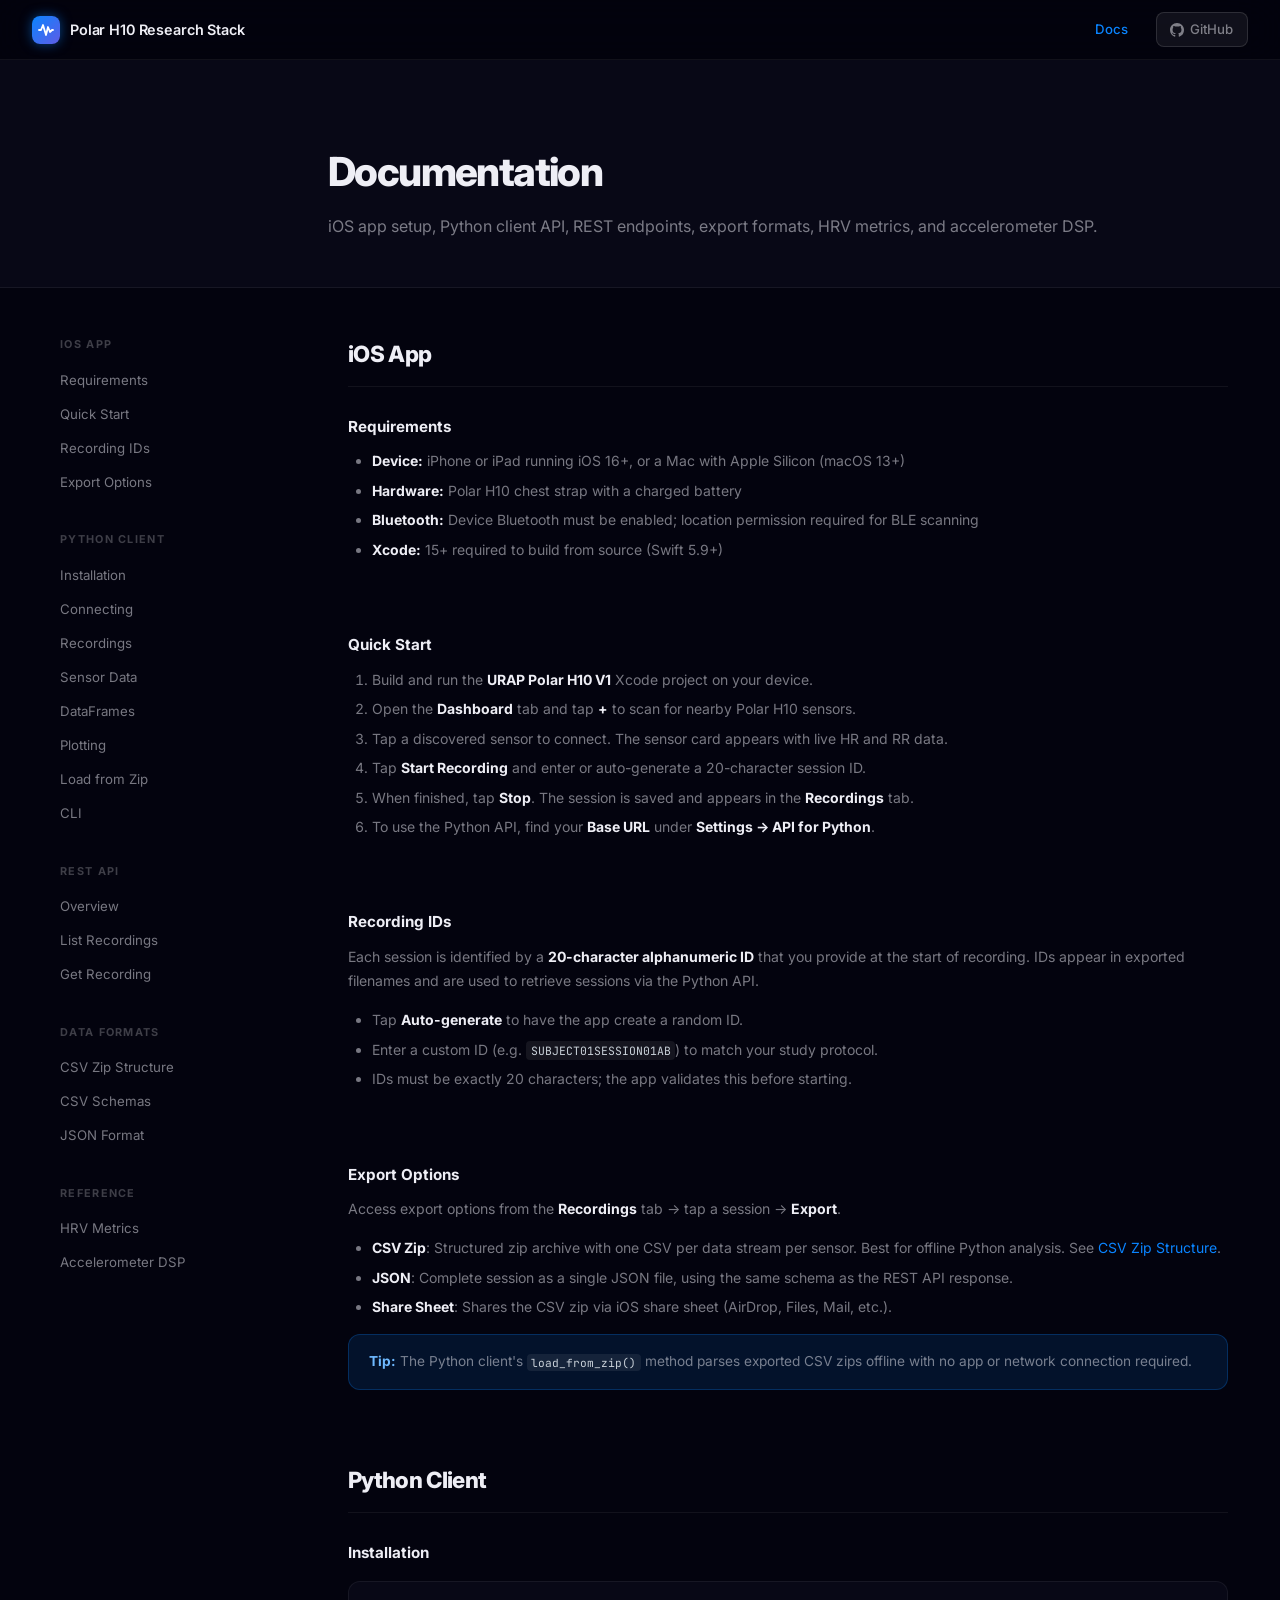
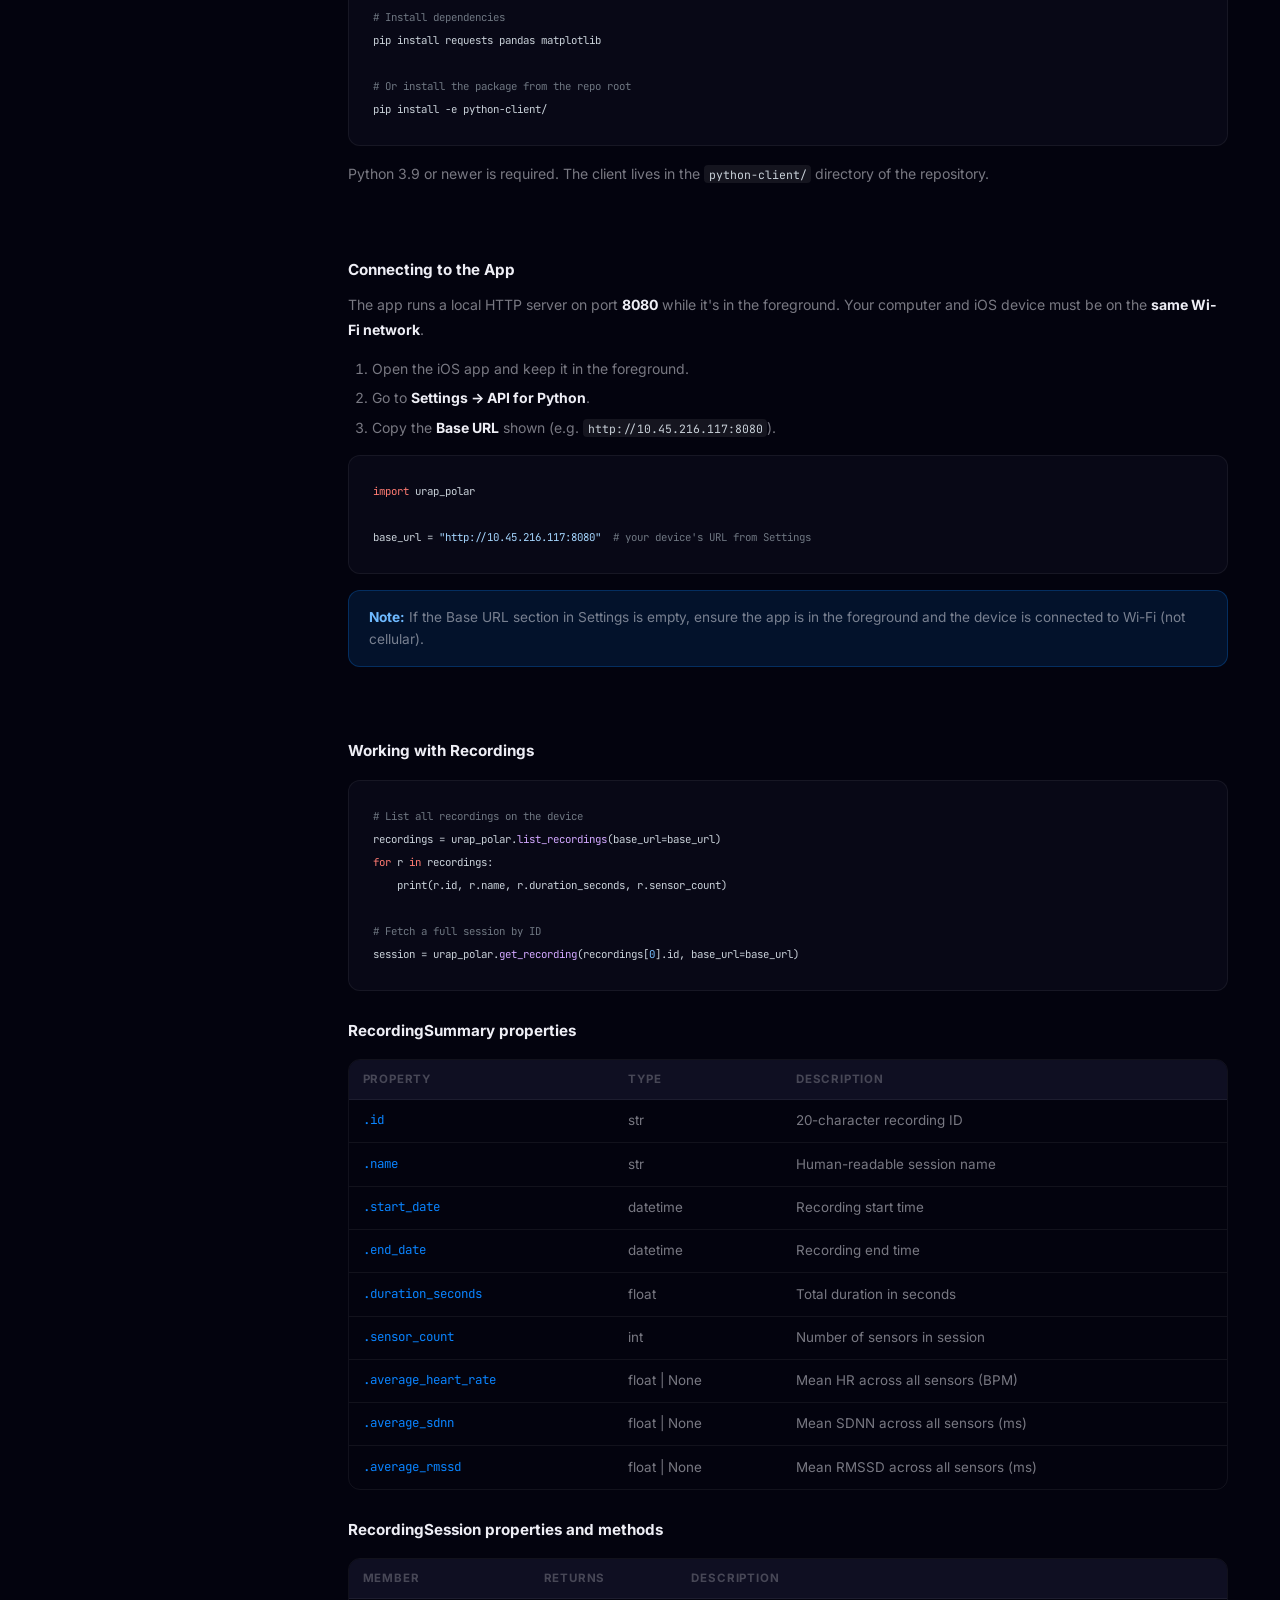
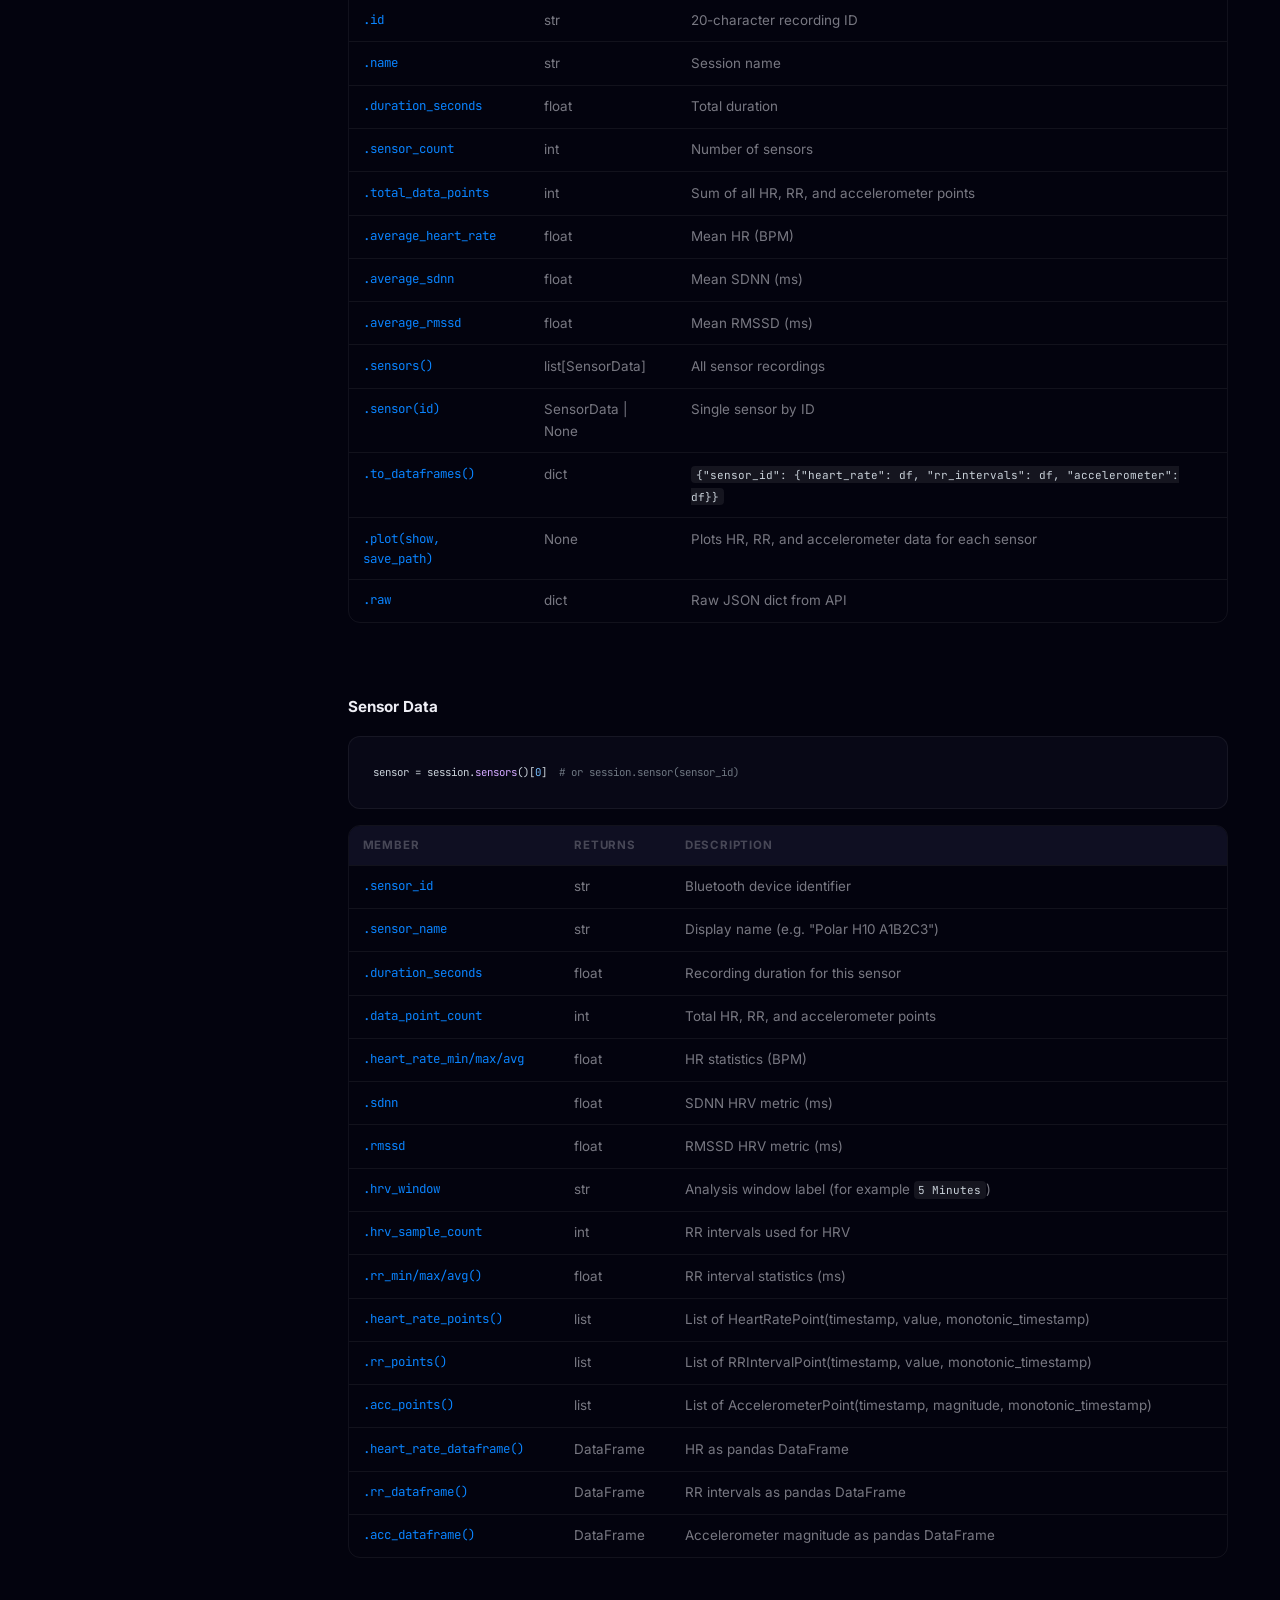
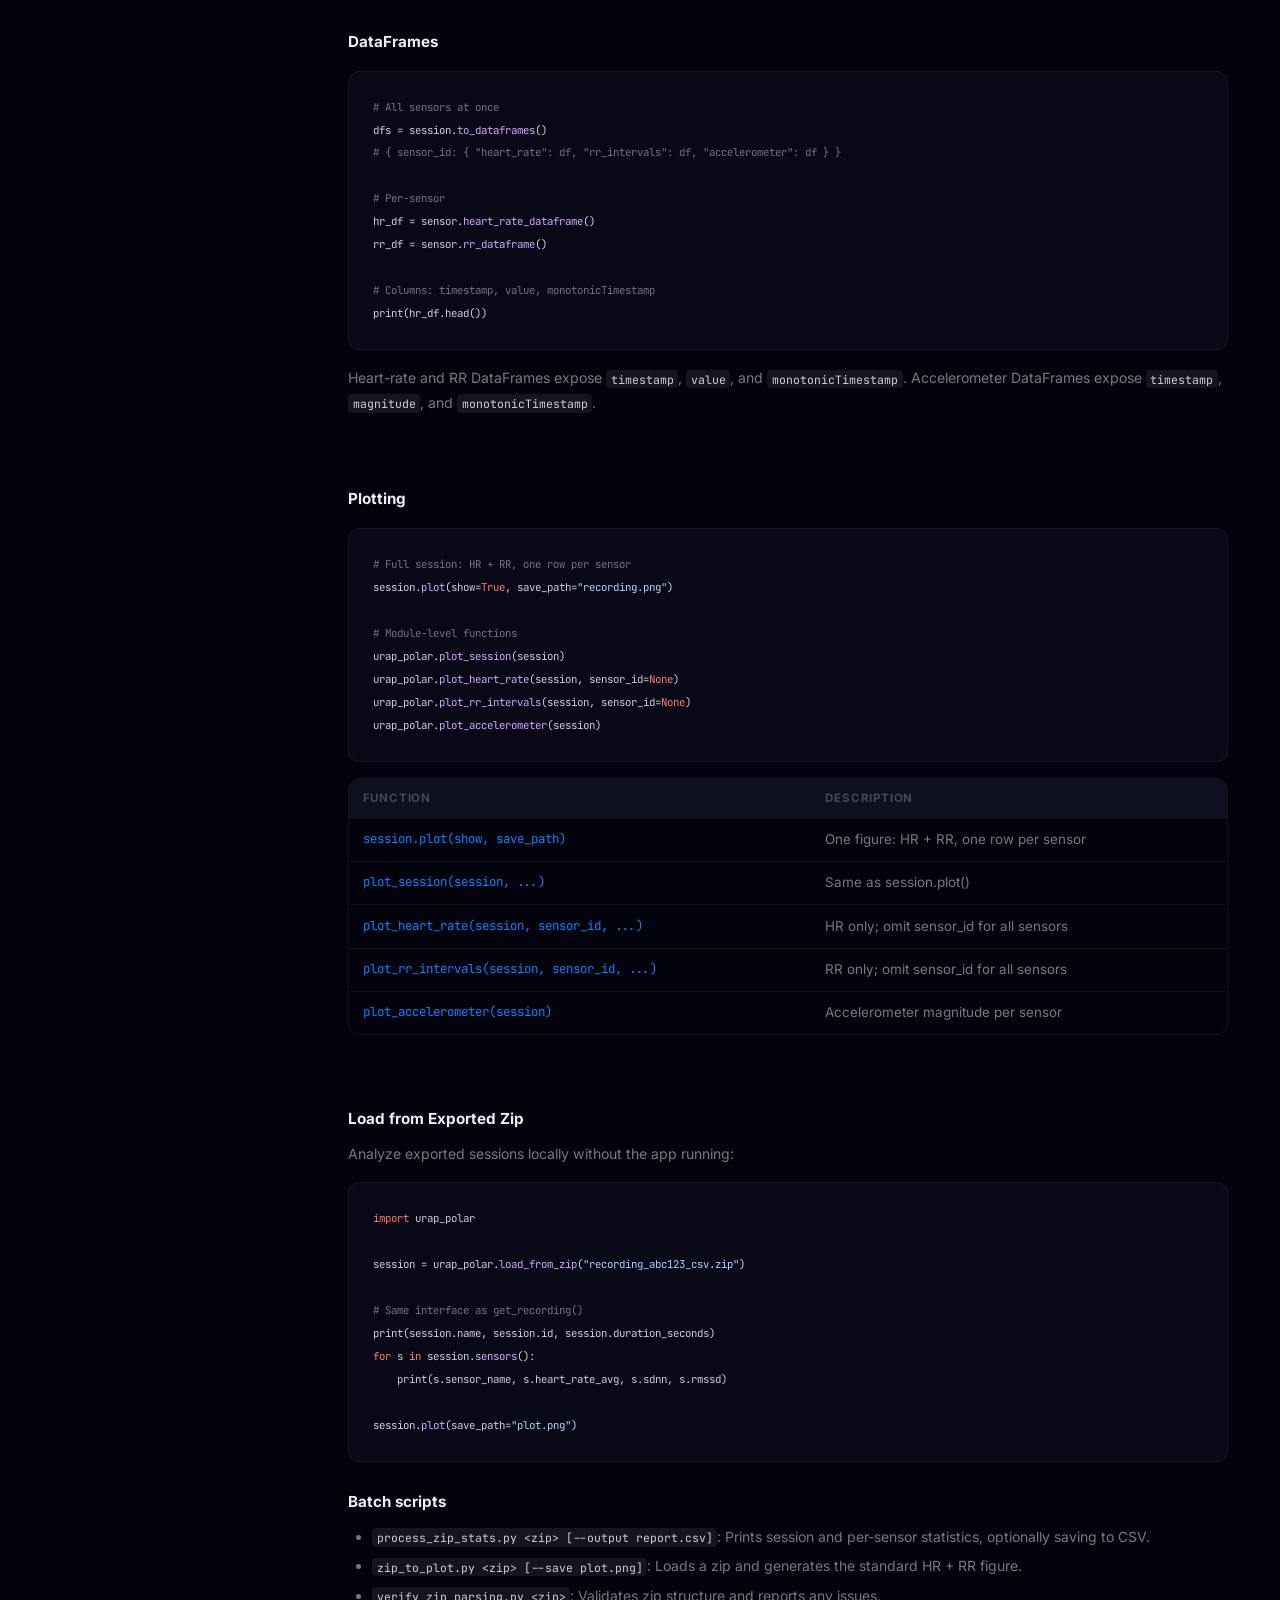
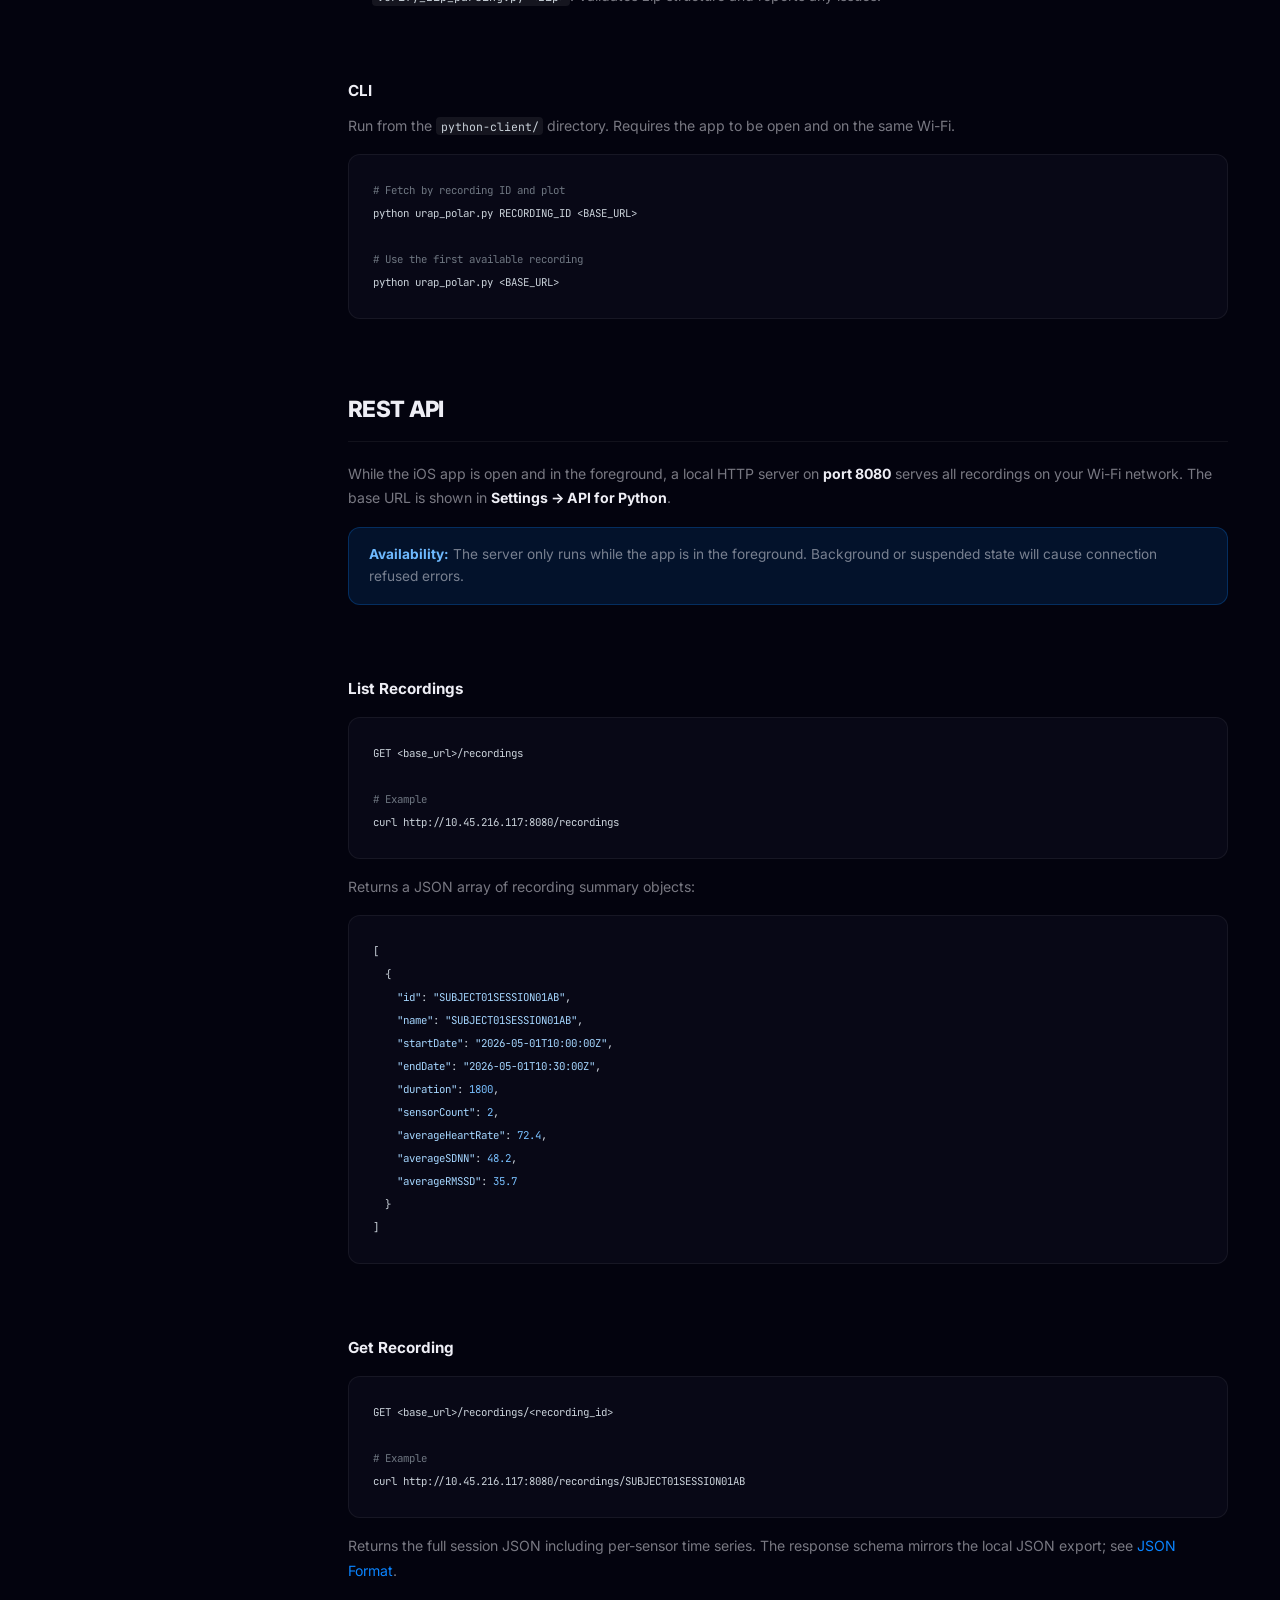
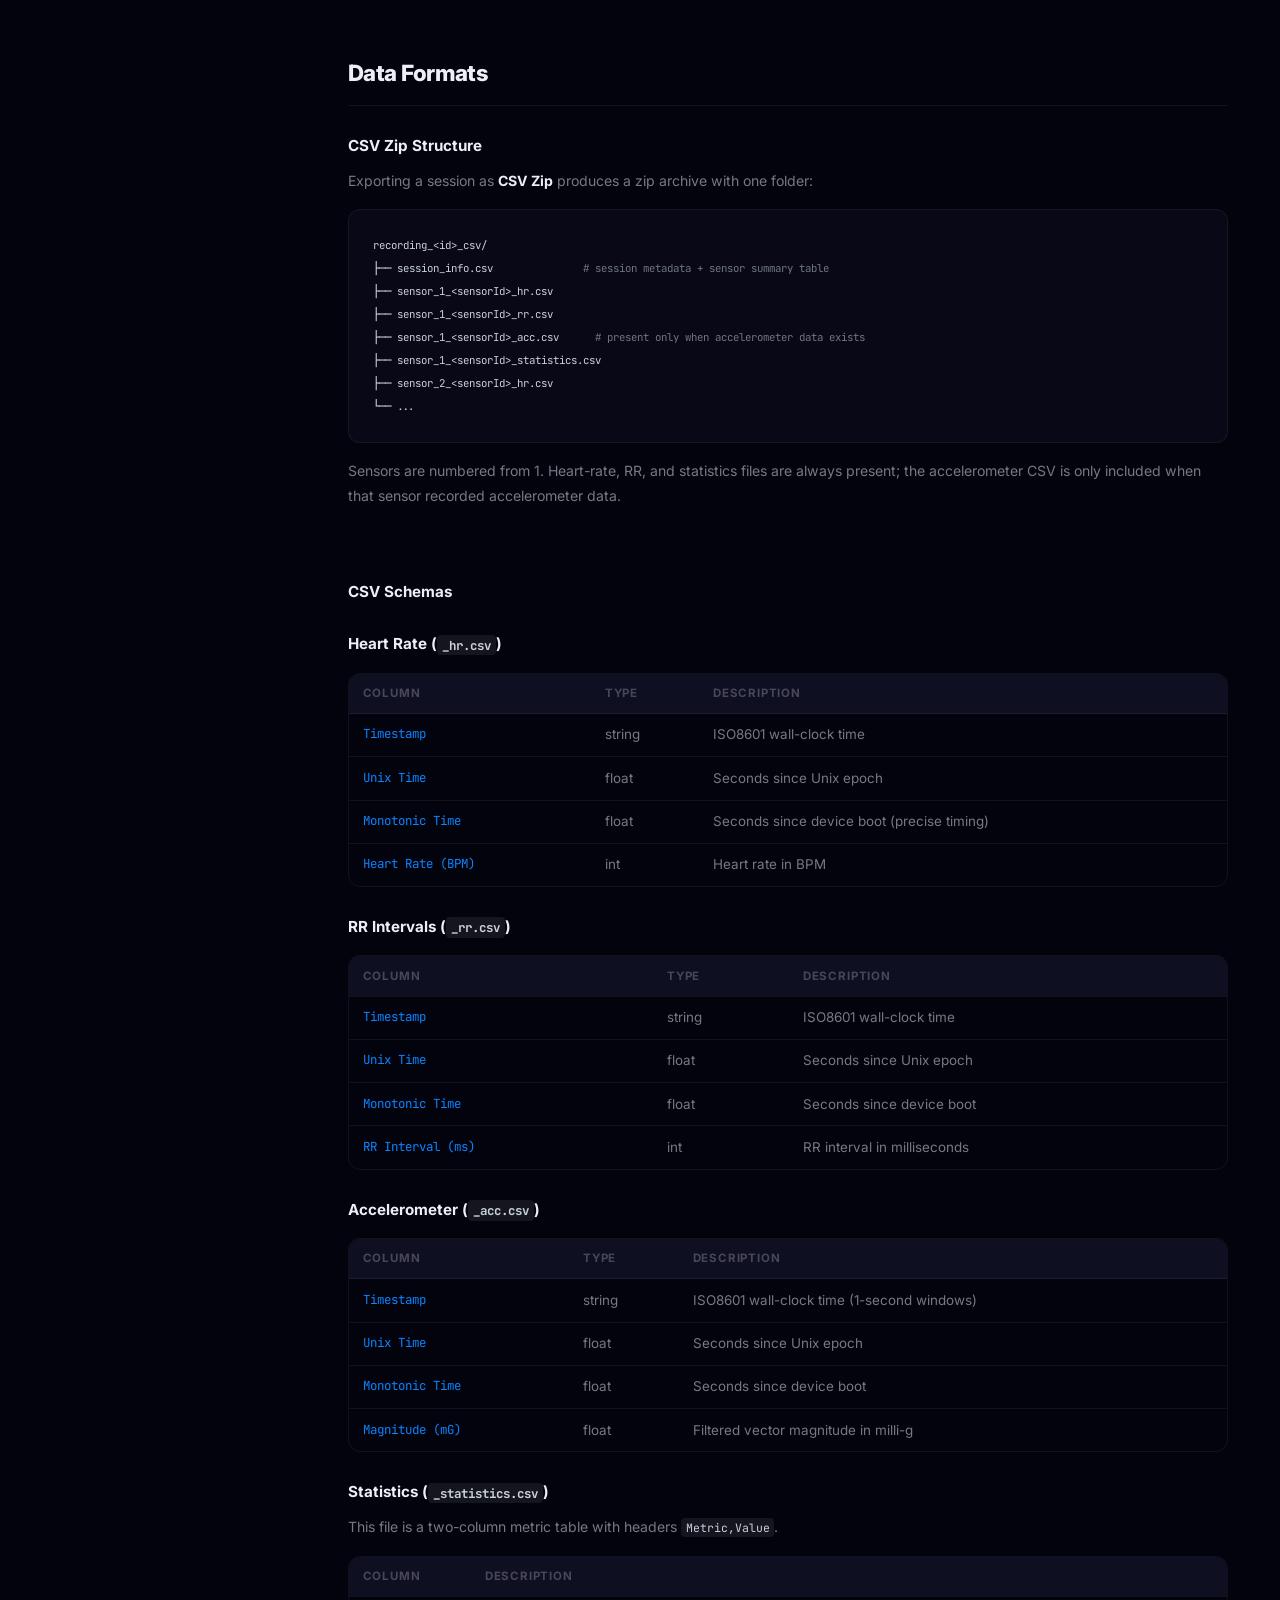
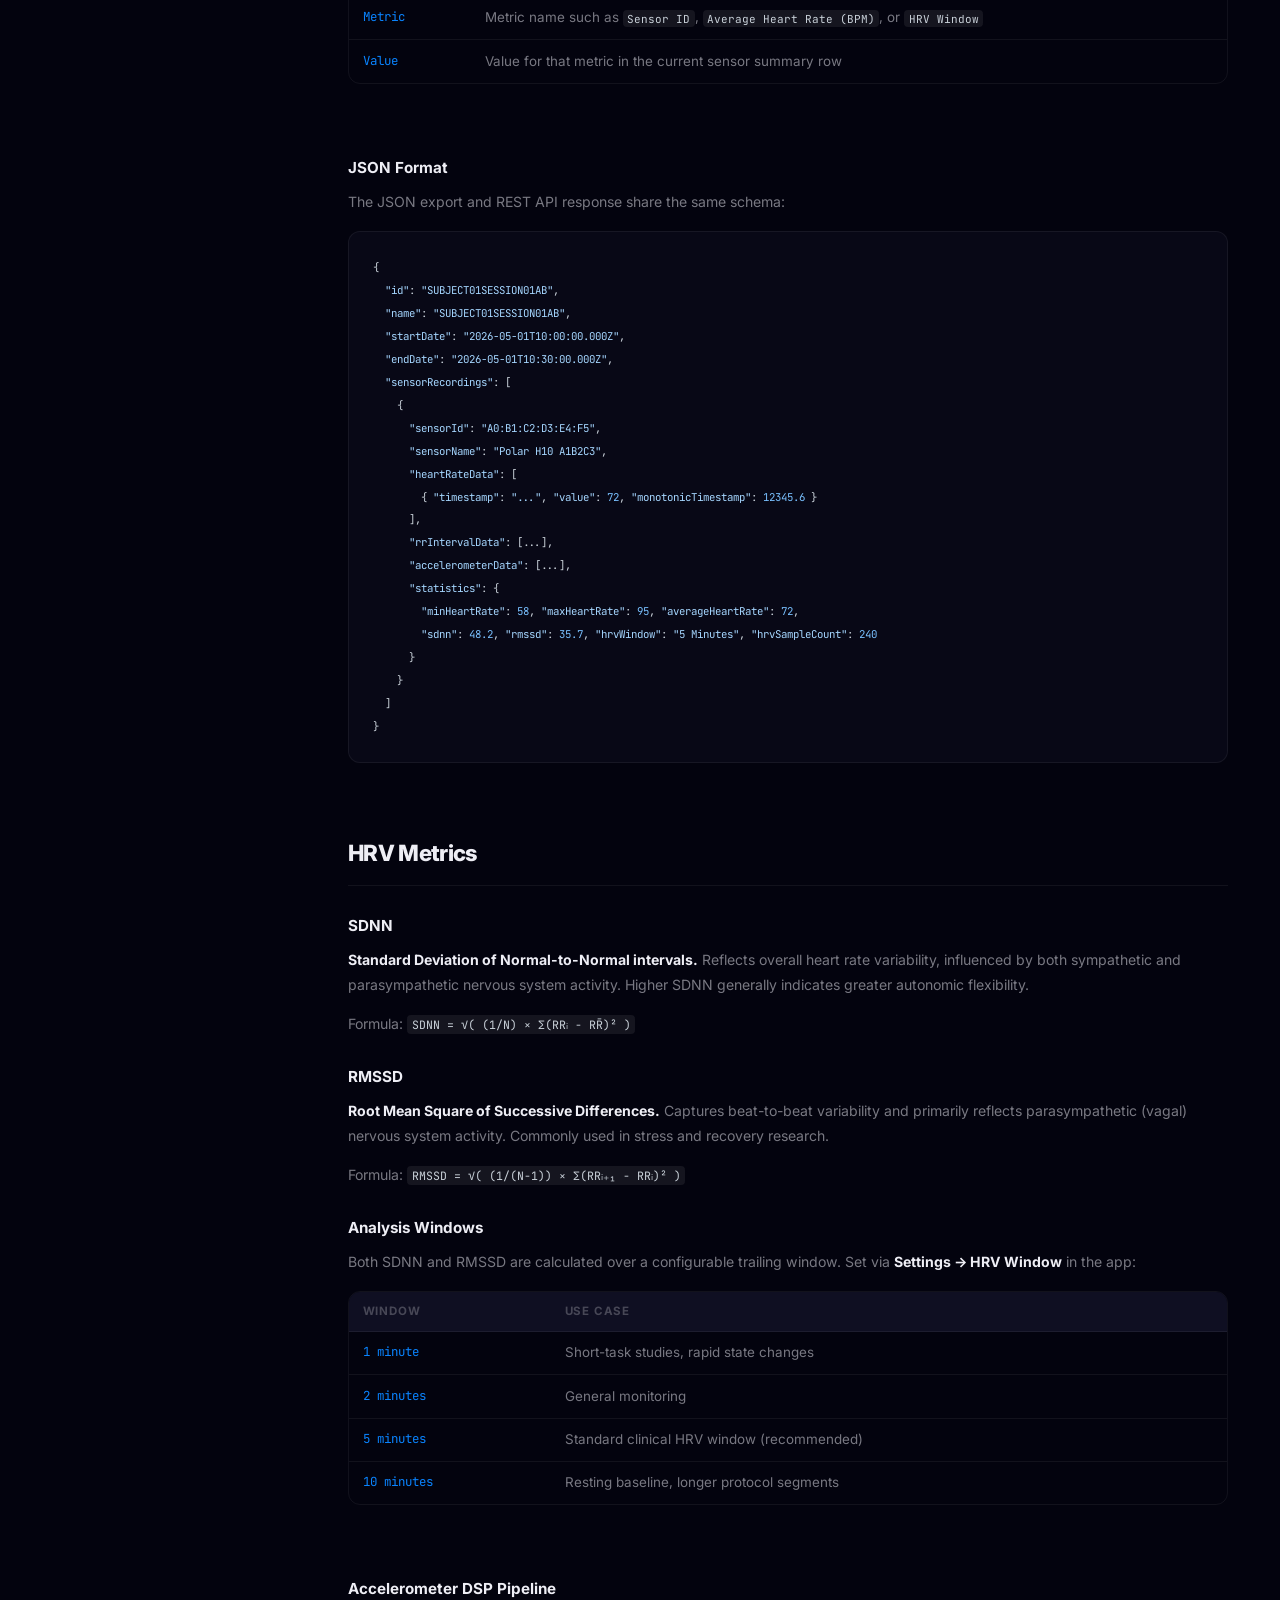
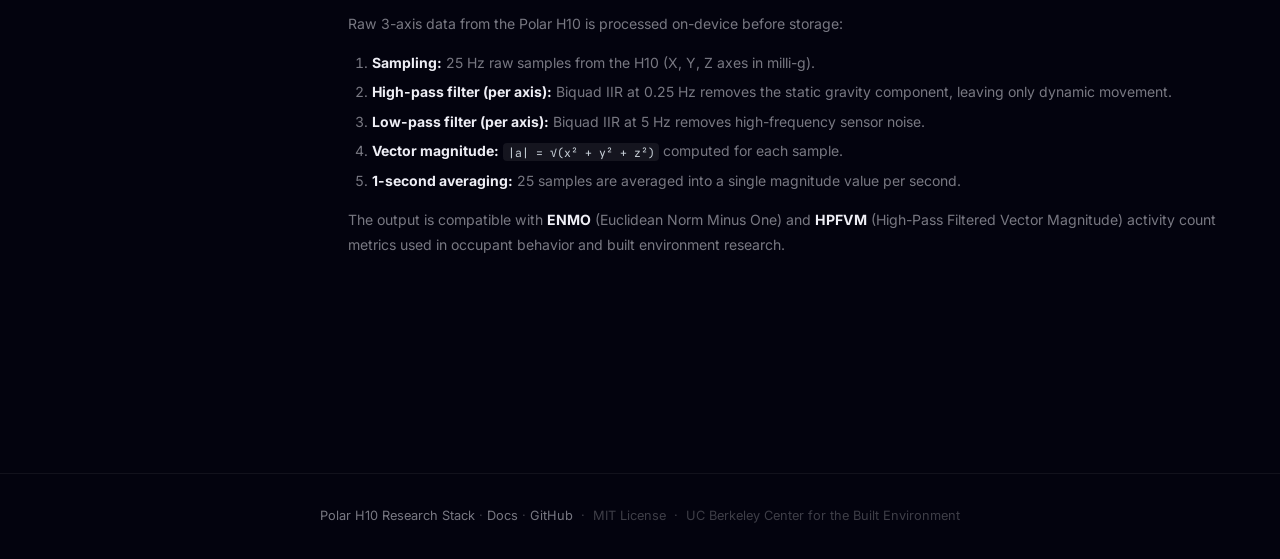
==== commit 95bb564f: "Fix docs API and export examples" ====
--- a/docs/documentation.html
+++ b/docs/documentation.html
@@ -207,14 +207,14 @@
             <tr><td>.name</td><td>str</td><td>Session name</td></tr>
             <tr><td>.duration_seconds</td><td>float</td><td>Total duration</td></tr>
             <tr><td>.sensor_count</td><td>int</td><td>Number of sensors</td></tr>
-            <tr><td>.total_data_points</td><td>int</td><td>Sum of all HR + RR points</td></tr>
+            <tr><td>.total_data_points</td><td>int</td><td>Sum of all HR, RR, and accelerometer points</td></tr>
             <tr><td>.average_heart_rate</td><td>float</td><td>Mean HR (BPM)</td></tr>
             <tr><td>.average_sdnn</td><td>float</td><td>Mean SDNN (ms)</td></tr>
             <tr><td>.average_rmssd</td><td>float</td><td>Mean RMSSD (ms)</td></tr>
             <tr><td>.sensors()</td><td>list[SensorData]</td><td>All sensor recordings</td></tr>
             <tr><td>.sensor(id)</td><td>SensorData | None</td><td>Single sensor by ID</td></tr>
-            <tr><td>.to_dataframes()</td><td>dict</td><td><code>{"sensor_id": {"heart_rate": df, "rr_intervals": df}}</code></td></tr>
-            <tr><td>.plot(show, save_path)</td><td>Figure</td><td>HR + RR figure, one row per sensor</td></tr>
+            <tr><td>.to_dataframes()</td><td>dict</td><td><code>{"sensor_id": {"heart_rate": df, "rr_intervals": df, "accelerometer": df}}</code></td></tr>
+            <tr><td>.plot(show, save_path)</td><td>None</td><td>Plots HR, RR, and accelerometer data for each sensor</td></tr>
             <tr><td>.raw</td><td>dict</td><td>Raw JSON dict from API</td></tr>
           </tbody>
         </table>
@@ -231,17 +231,19 @@
             <tr><td>.sensor_id</td><td>str</td><td>Bluetooth device identifier</td></tr>
             <tr><td>.sensor_name</td><td>str</td><td>Display name (e.g. "Polar H10 A1B2C3")</td></tr>
             <tr><td>.duration_seconds</td><td>float</td><td>Recording duration for this sensor</td></tr>
-            <tr><td>.data_point_count</td><td>int</td><td>Total HR + RR points</td></tr>
+            <tr><td>.data_point_count</td><td>int</td><td>Total HR, RR, and accelerometer points</td></tr>
             <tr><td>.heart_rate_min/max/avg</td><td>float</td><td>HR statistics (BPM)</td></tr>
             <tr><td>.sdnn</td><td>float</td><td>SDNN HRV metric (ms)</td></tr>
             <tr><td>.rmssd</td><td>float</td><td>RMSSD HRV metric (ms)</td></tr>
-            <tr><td>.hrv_window</td><td>int</td><td>Analysis window in minutes</td></tr>
+            <tr><td>.hrv_window</td><td>str</td><td>Analysis window label (for example <code>5 Minutes</code>)</td></tr>
             <tr><td>.hrv_sample_count</td><td>int</td><td>RR intervals used for HRV</td></tr>
             <tr><td>.rr_min/max/avg()</td><td>float</td><td>RR interval statistics (ms)</td></tr>
             <tr><td>.heart_rate_points()</td><td>list</td><td>List of HeartRatePoint(timestamp, value, monotonic_timestamp)</td></tr>
             <tr><td>.rr_points()</td><td>list</td><td>List of RRIntervalPoint(timestamp, value, monotonic_timestamp)</td></tr>
+            <tr><td>.acc_points()</td><td>list</td><td>List of AccelerometerPoint(timestamp, magnitude, monotonic_timestamp)</td></tr>
             <tr><td>.heart_rate_dataframe()</td><td>DataFrame</td><td>HR as pandas DataFrame</td></tr>
             <tr><td>.rr_dataframe()</td><td>DataFrame</td><td>RR intervals as pandas DataFrame</td></tr>
+            <tr><td>.acc_dataframe()</td><td>DataFrame</td><td>Accelerometer magnitude as pandas DataFrame</td></tr>
           </tbody>
         </table>
       </div>
@@ -251,15 +253,15 @@
       <h3>DataFrames</h3>
 <pre><code><span class="cm"># All sensors at once</span>
 dfs = session.<span class="f">to_dataframes</span>()
-<span class="cm"># { sensor_id: { "heart_rate": df, "rr_intervals": df } }</span>
+<span class="cm"># { sensor_id: { "heart_rate": df, "rr_intervals": df, "accelerometer": df } }</span>
 
 <span class="cm"># Per-sensor</span>
 hr_df = sensor.<span class="f">heart_rate_dataframe</span>()
 rr_df = sensor.<span class="f">rr_dataframe</span>()
 
-<span class="cm"># Columns: timestamp, value, monotonic_timestamp</span>
+<span class="cm"># Columns: timestamp, value, monotonicTimestamp</span>
 print(hr_df.head())</code></pre>
-      <p>All DataFrames have three columns: <code>timestamp</code> (ISO8601 string), <code>value</code> (BPM for HR, milliseconds for RR intervals), and <code>monotonic_timestamp</code> (seconds since device boot for precise inter-sample timing).</p>
+      <p>Heart-rate and RR DataFrames expose <code>timestamp</code>, <code>value</code>, and <code>monotonicTimestamp</code>. Accelerometer DataFrames expose <code>timestamp</code>, <code>magnitude</code>, and <code>monotonicTimestamp</code>.</p>
     </div>
 
     <div class="doc-section" id="py-plotting">
@@ -337,7 +339,7 @@
     <span class="s">"name"</span>: <span class="s">"SUBJECT01SESSION01AB"</span>,
     <span class="s">"startDate"</span>: <span class="s">"2026-05-01T10:00:00Z"</span>,
     <span class="s">"endDate"</span>: <span class="s">"2026-05-01T10:30:00Z"</span>,
-    <span class="s">"durationSeconds"</span>: <span class="n">1800</span>,
+    <span class="s">"duration"</span>: <span class="n">1800</span>,
     <span class="s">"sensorCount"</span>: <span class="n">2</span>,
     <span class="s">"averageHeartRate"</span>: <span class="n">72.4</span>,
     <span class="s">"averageSDNN"</span>: <span class="n">48.2</span>,
@@ -364,11 +366,11 @@
 ├── session_info.csv               <span class="cm"># session metadata + sensor summary table</span>
 ├── sensor_1_&lt;sensorId&gt;_hr.csv
 ├── sensor_1_&lt;sensorId&gt;_rr.csv
-├── sensor_1_&lt;sensorId&gt;_acc.csv
+├── sensor_1_&lt;sensorId&gt;_acc.csv      <span class="cm"># present only when accelerometer data exists</span>
 ├── sensor_1_&lt;sensorId&gt;_statistics.csv
 ├── sensor_2_&lt;sensorId&gt;_hr.csv
 └── ...</code></pre>
-      <p>Sensors are numbered from 1. Files are always present even if that sensor recorded no data of that type (they will be header-only).</p>
+      <p>Sensors are numbered from 1. Heart-rate, RR, and statistics files are always present; the accelerometer CSV is only included when that sensor recorded accelerometer data.</p>
     </div>
 
     <div class="doc-section" id="csv-schemas">
@@ -379,9 +381,10 @@
         <table class="api-table">
           <thead><tr><th>Column</th><th>Type</th><th>Description</th></tr></thead>
           <tbody>
-            <tr><td>timestamp</td><td>string</td><td>ISO8601 wall-clock time</td></tr>
-            <tr><td>value</td><td>float</td><td>Heart rate in BPM</td></tr>
-            <tr><td>monotonic_timestamp</td><td>float</td><td>Seconds since device boot (precise timing)</td></tr>
+            <tr><td>Timestamp</td><td>string</td><td>ISO8601 wall-clock time</td></tr>
+            <tr><td>Unix Time</td><td>float</td><td>Seconds since Unix epoch</td></tr>
+            <tr><td>Monotonic Time</td><td>float</td><td>Seconds since device boot (precise timing)</td></tr>
+            <tr><td>Heart Rate (BPM)</td><td>int</td><td>Heart rate in BPM</td></tr>
           </tbody>
         </table>
       </div>
@@ -391,9 +394,10 @@
         <table class="api-table">
           <thead><tr><th>Column</th><th>Type</th><th>Description</th></tr></thead>
           <tbody>
-            <tr><td>timestamp</td><td>string</td><td>ISO8601 wall-clock time</td></tr>
-            <tr><td>value</td><td>float</td><td>RR interval in milliseconds</td></tr>
-            <tr><td>monotonic_timestamp</td><td>float</td><td>Seconds since device boot</td></tr>
+            <tr><td>Timestamp</td><td>string</td><td>ISO8601 wall-clock time</td></tr>
+            <tr><td>Unix Time</td><td>float</td><td>Seconds since Unix epoch</td></tr>
+            <tr><td>Monotonic Time</td><td>float</td><td>Seconds since device boot</td></tr>
+            <tr><td>RR Interval (ms)</td><td>int</td><td>RR interval in milliseconds</td></tr>
           </tbody>
         </table>
       </div>
@@ -403,26 +407,22 @@
         <table class="api-table">
           <thead><tr><th>Column</th><th>Type</th><th>Description</th></tr></thead>
           <tbody>
-            <tr><td>timestamp</td><td>string</td><td>ISO8601 wall-clock time (1-second windows)</td></tr>
-            <tr><td>magnitude</td><td>float</td><td>Filtered vector magnitude in milli-g</td></tr>
-            <tr><td>monotonic_timestamp</td><td>float</td><td>Seconds since device boot</td></tr>
+            <tr><td>Timestamp</td><td>string</td><td>ISO8601 wall-clock time (1-second windows)</td></tr>
+            <tr><td>Unix Time</td><td>float</td><td>Seconds since Unix epoch</td></tr>
+            <tr><td>Monotonic Time</td><td>float</td><td>Seconds since device boot</td></tr>
+            <tr><td>Magnitude (mG)</td><td>float</td><td>Filtered vector magnitude in milli-g</td></tr>
           </tbody>
         </table>
       </div>
 
       <h3>Statistics (<code>_statistics.csv</code>)</h3>
+      <p>This file is a two-column metric table with headers <code>Metric,Value</code>.</p>
       <div class="api-table-wrap">
         <table class="api-table">
           <thead><tr><th>Column</th><th>Description</th></tr></thead>
           <tbody>
-            <tr><td>sensor_id</td><td>Bluetooth device identifier</td></tr>
-            <tr><td>sensor_name</td><td>Display name</td></tr>
-            <tr><td>heart_rate_min/max/avg</td><td>HR statistics (BPM)</td></tr>
-            <tr><td>sdnn</td><td>SDNN (ms)</td></tr>
-            <tr><td>rmssd</td><td>RMSSD (ms)</td></tr>
-            <tr><td>hrv_window_minutes</td><td>Analysis window used</td></tr>
-            <tr><td>hrv_sample_count</td><td>Number of RR intervals used</td></tr>
-            <tr><td>duration_seconds</td><td>Sensor recording duration</td></tr>
+            <tr><td>Metric</td><td>Metric name such as <code>Sensor ID</code>, <code>Average Heart Rate (BPM)</code>, or <code>HRV Window</code></td></tr>
+            <tr><td>Value</td><td>Value for that metric in the current sensor summary row</td></tr>
           </tbody>
         </table>
       </div>
@@ -436,7 +436,7 @@
   <span class="s">"name"</span>: <span class="s">"SUBJECT01SESSION01AB"</span>,
   <span class="s">"startDate"</span>: <span class="s">"2026-05-01T10:00:00.000Z"</span>,
   <span class="s">"endDate"</span>: <span class="s">"2026-05-01T10:30:00.000Z"</span>,
-  <span class="s">"sensors"</span>: [
+  <span class="s">"sensorRecordings"</span>: [
     {
       <span class="s">"sensorId"</span>: <span class="s">"A0:B1:C2:D3:E4:F5"</span>,
       <span class="s">"sensorName"</span>: <span class="s">"Polar H10 A1B2C3"</span>,
@@ -446,8 +446,8 @@
       <span class="s">"rrIntervalData"</span>: [...],
       <span class="s">"accelerometerData"</span>: [...],
       <span class="s">"statistics"</span>: {
-        <span class="s">"heartRateMin"</span>: <span class="n">58</span>, <span class="s">"heartRateMax"</span>: <span class="n">95</span>, <span class="s">"heartRateAvg"</span>: <span class="n">72.4</span>,
-        <span class="s">"sdnn"</span>: <span class="n">48.2</span>, <span class="s">"rmssd"</span>: <span class="n">35.7</span>, <span class="s">"hrvWindow"</span>: <span class="n">5</span>, <span class="s">"hrvSampleCount"</span>: <span class="n">240</span>
+        <span class="s">"minHeartRate"</span>: <span class="n">58</span>, <span class="s">"maxHeartRate"</span>: <span class="n">95</span>, <span class="s">"averageHeartRate"</span>: <span class="n">72</span>,
+        <span class="s">"sdnn"</span>: <span class="n">48.2</span>, <span class="s">"rmssd"</span>: <span class="n">35.7</span>, <span class="s">"hrvWindow"</span>: <span class="s">"5 Minutes"</span>, <span class="s">"hrvSampleCount"</span>: <span class="n">240</span>
       }
     }
   ]
